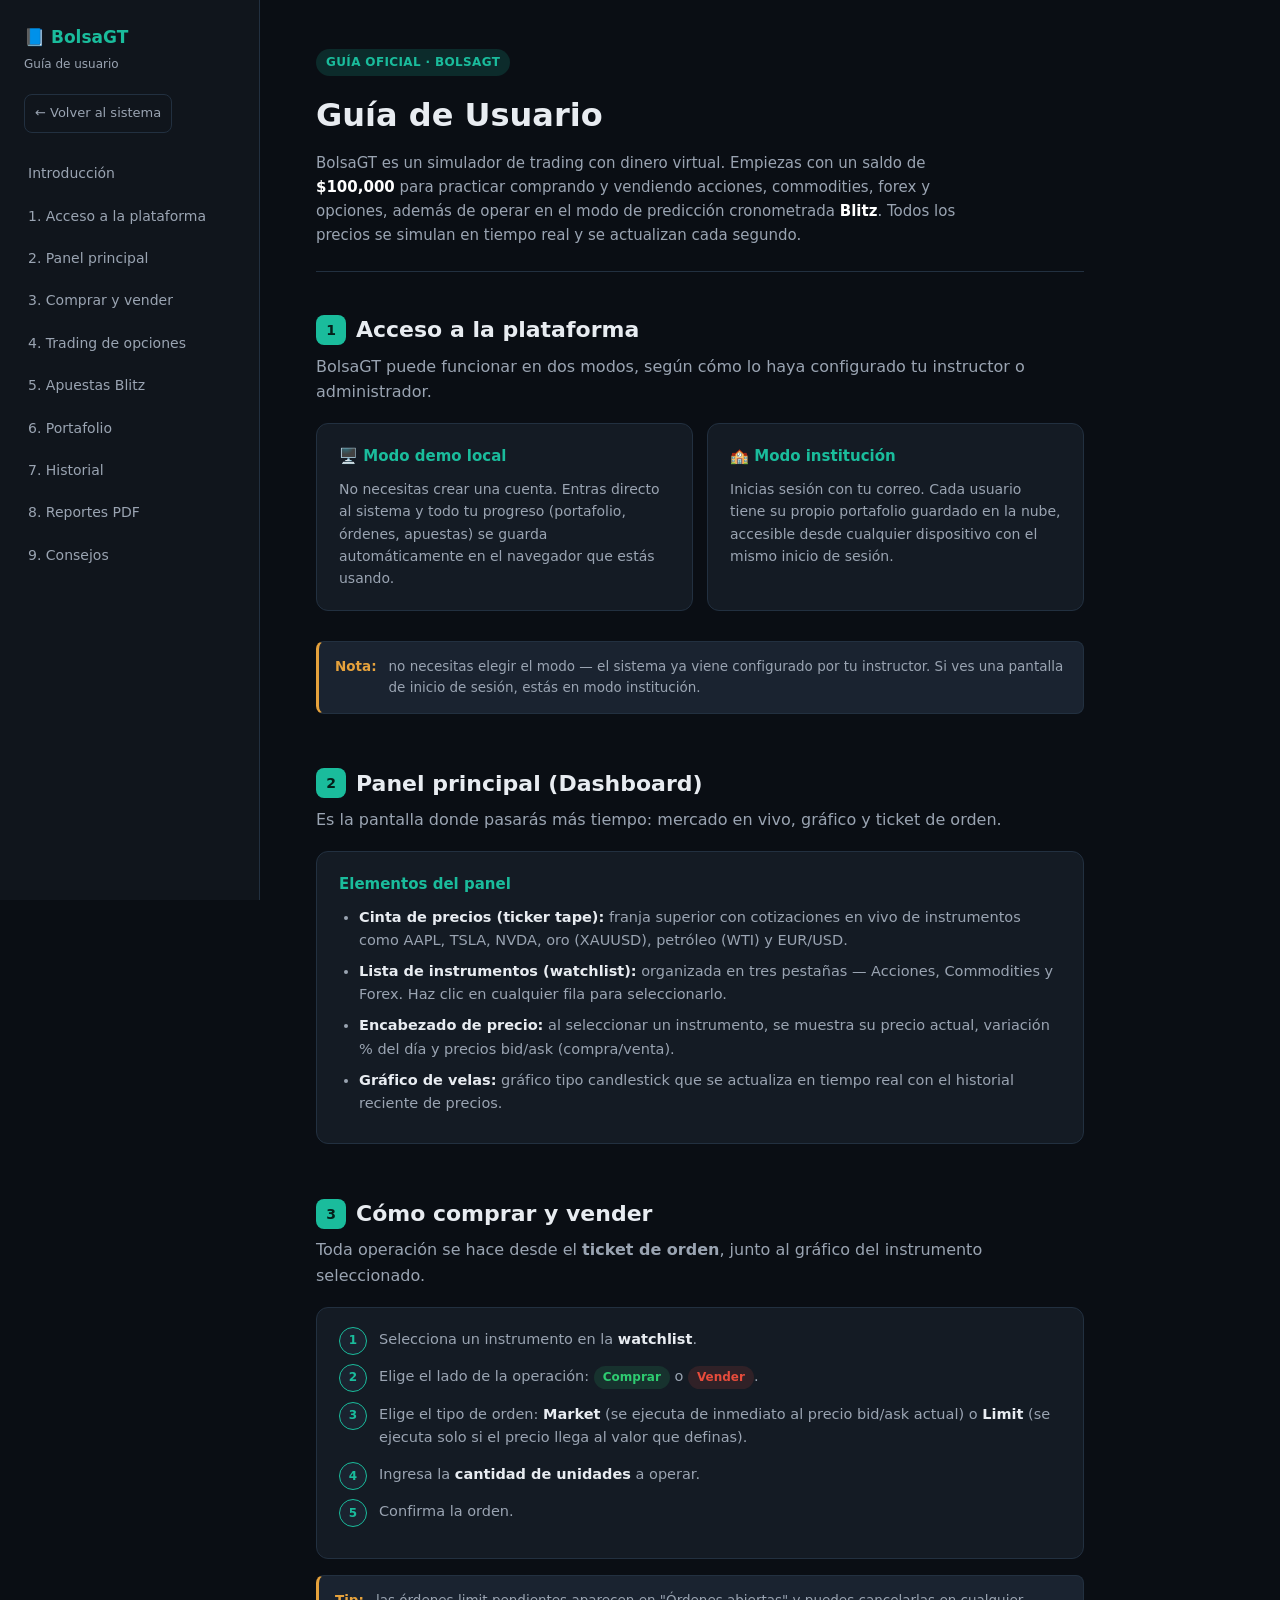
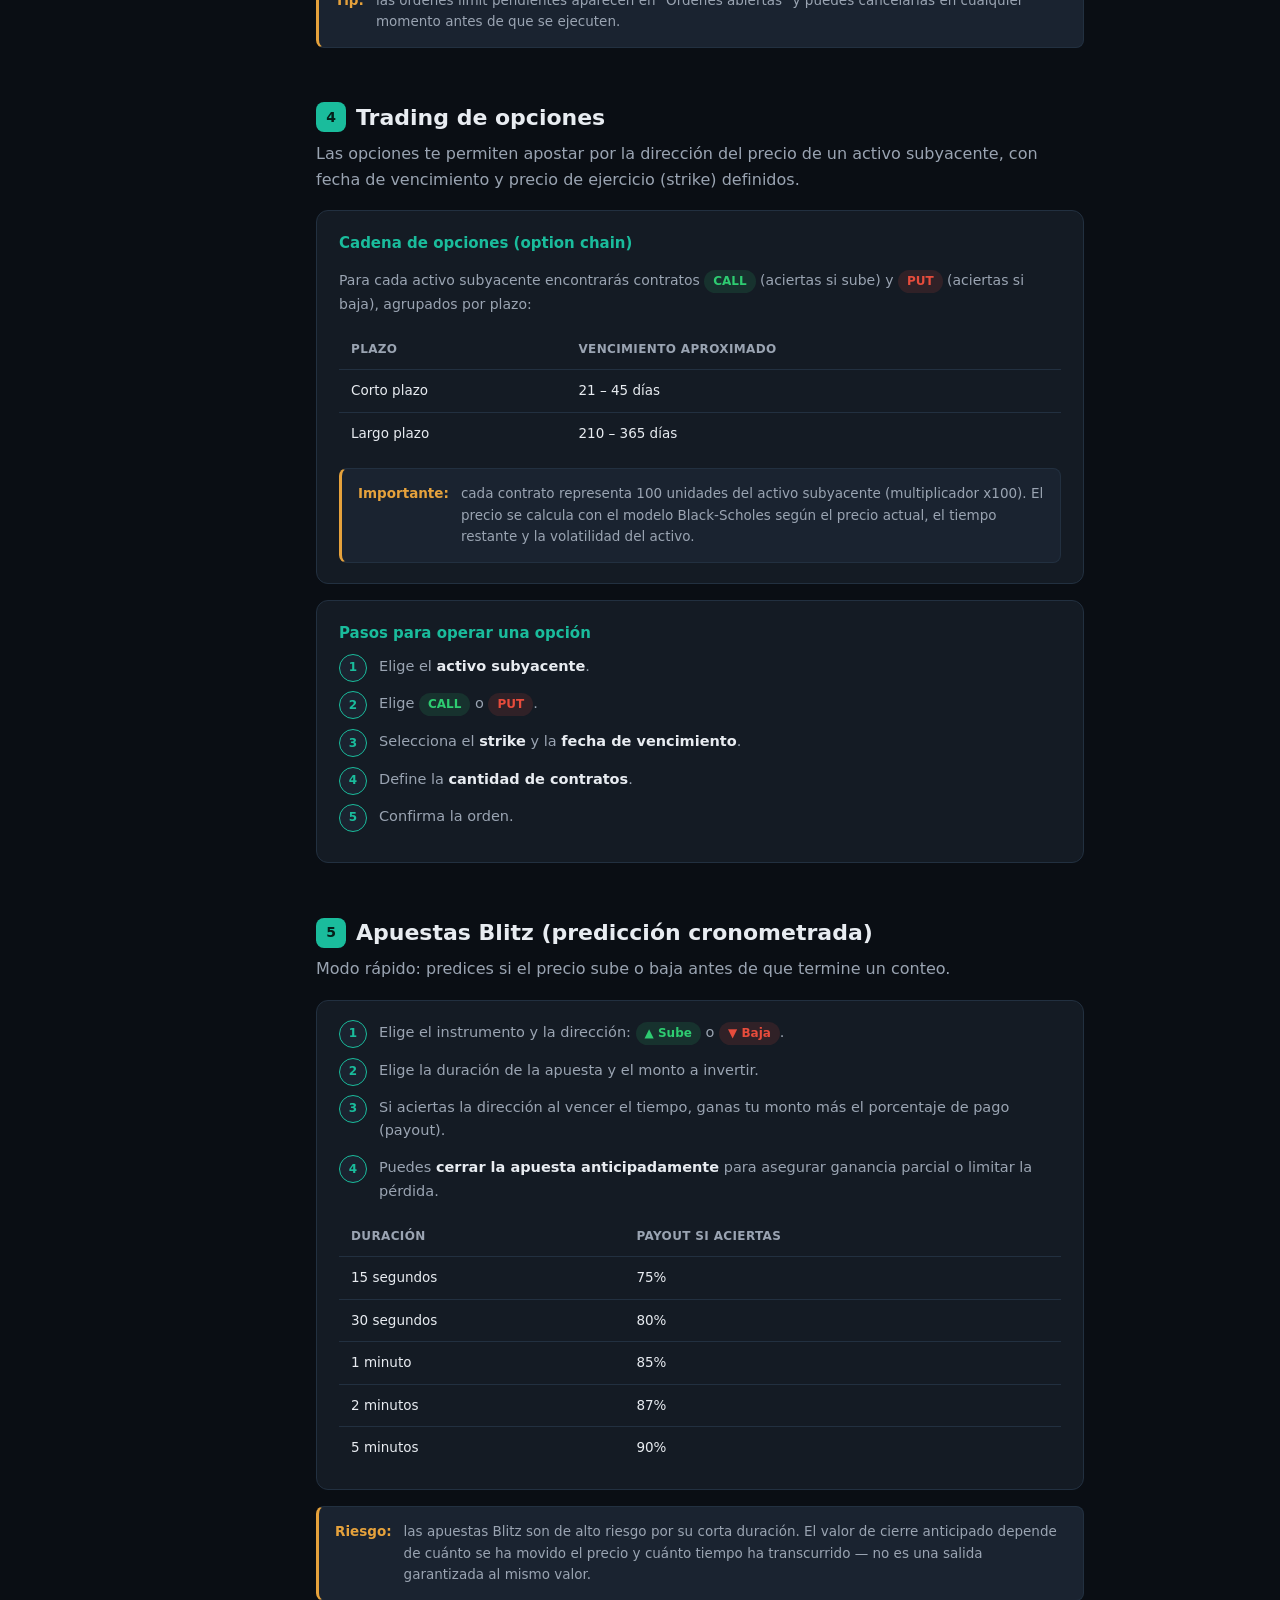
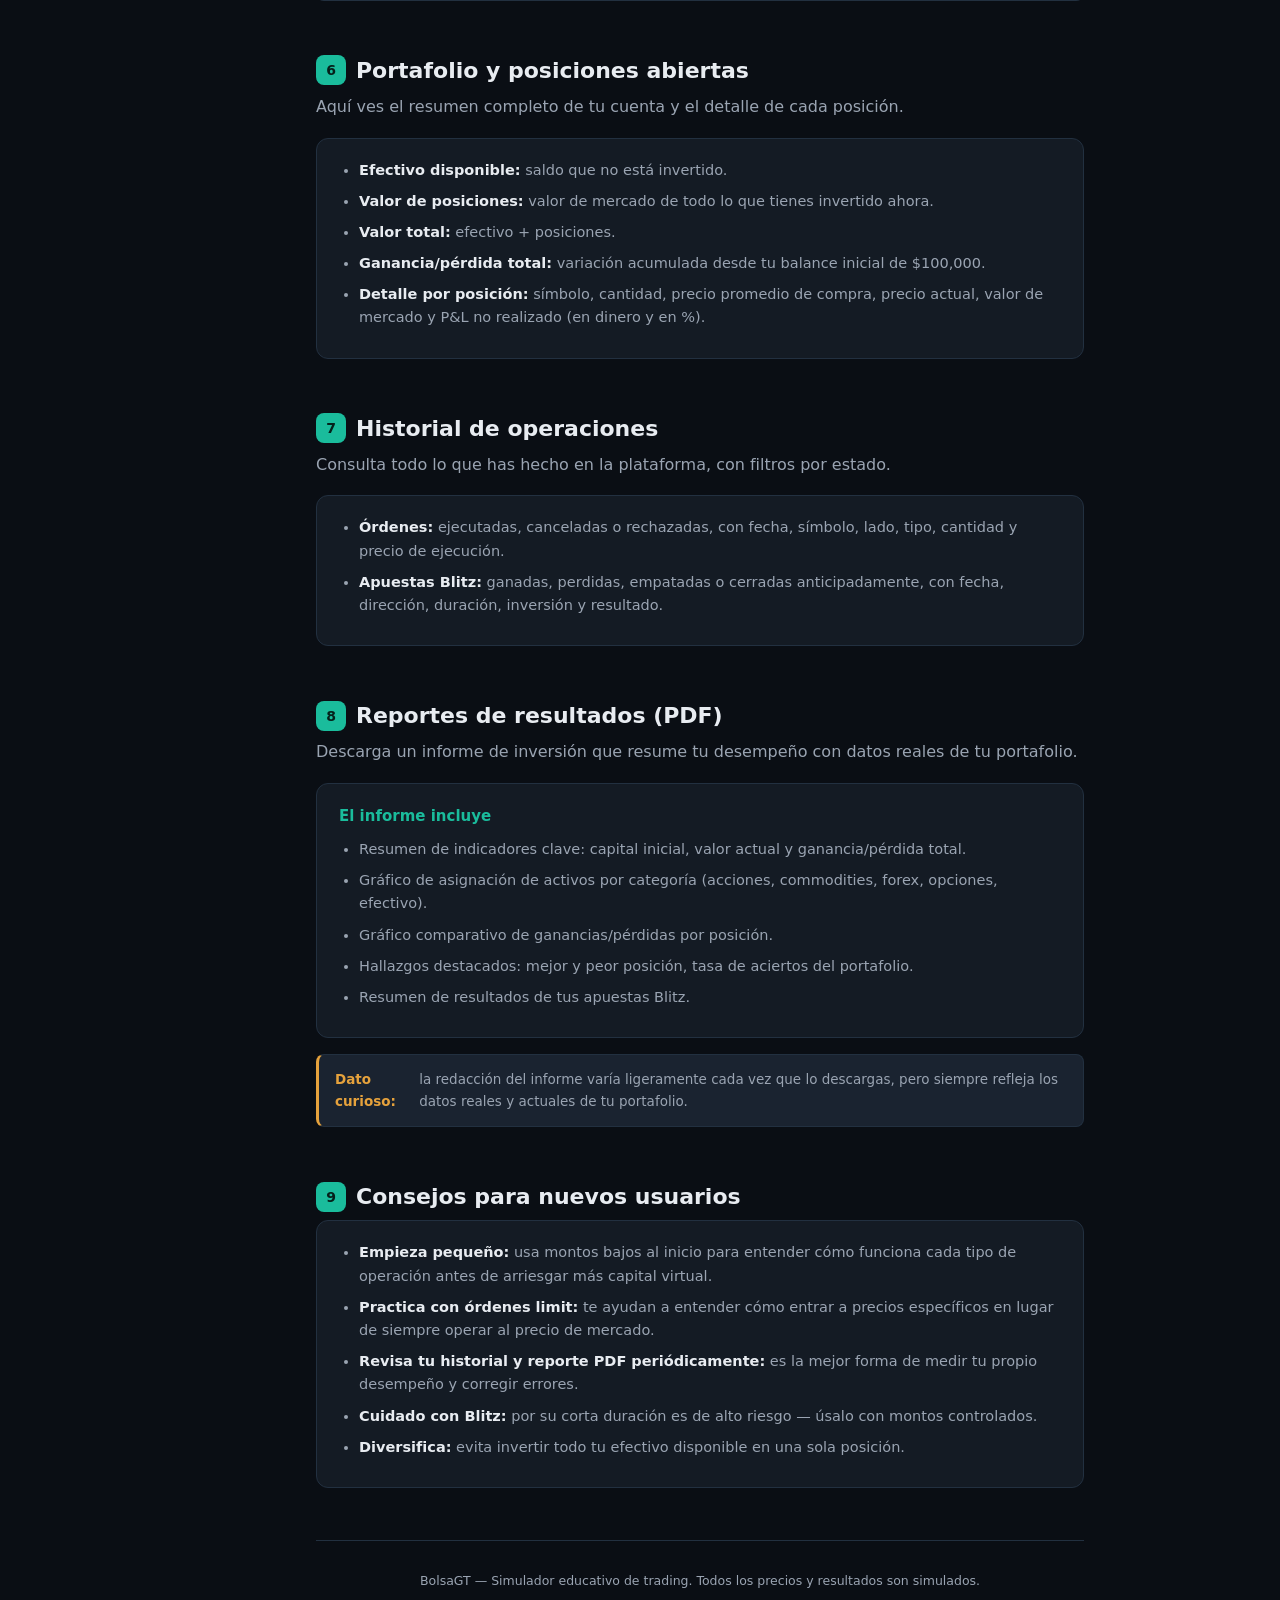
==== guia-usuario.html @ 130547ef "Add files via upload" ====
<!DOCTYPE html>
<html lang="es">
<head>
<meta charset="UTF-8" />
<meta name="viewport" content="width=device-width, initial-scale=1.0" />
<title>Guía de Usuario — BolsaGT</title>
<style>
  :root {
    --bg: #0a0e14;
    --bg-soft: #10151c;
    --card: #141b24;
    --border: #223040;
    --teal: #1abc9c;
    --teal-soft: #16a08533;
    --text: #e8ecf1;
    --text-soft: #9aa4b2;
    --gain: #2ecc71;
    --loss: #e74c3c;
    --amber: #e6a23c;
  }
  * { box-sizing: border-box; }
  body {
    margin: 0;
    background: var(--bg);
    color: var(--text);
    font-family: 'Segoe UI', system-ui, Arial, sans-serif;
    line-height: 1.6;
  }
  a { color: var(--teal); text-decoration: none; }

  /* ---------- Layout ---------- */
  .layout { display: flex; min-height: 100vh; }
  nav.sidebar {
    width: 260px;
    background: var(--bg-soft);
    border-right: 1px solid var(--border);
    padding: 24px 16px;
    position: sticky;
    top: 0;
    height: 100vh;
    overflow-y: auto;
    flex-shrink: 0;
  }
  nav.sidebar h1 {
    font-size: 17px;
    color: var(--teal);
    margin: 0 8px 4px;
  }
  nav.sidebar p.tag {
    font-size: 12px;
    color: var(--text-soft);
    margin: 0 8px 20px;
  }
  nav.sidebar a.nav-link {
    display: block;
    padding: 9px 12px;
    border-radius: 8px;
    color: var(--text-soft);
    font-size: 14px;
    margin-bottom: 2px;
  }
  nav.sidebar a.nav-link:hover { background: #1a2330; color: var(--text); }
  nav.sidebar a.nav-link.active { background: var(--teal-soft); color: var(--teal); font-weight: 600; }
  .back-link {
    display: inline-flex; align-items: center; gap: 6px;
    margin: 0 8px 20px; font-size: 13px; color: var(--text-soft);
    border: 1px solid var(--border); border-radius: 8px; padding: 8px 10px;
  }
  .back-link:hover { color: var(--teal); border-color: var(--teal); }

  main {
    flex: 1;
    max-width: 880px;
    padding: 48px 56px 100px;
  }
  header.hero {
    margin-bottom: 40px;
    padding-bottom: 24px;
    border-bottom: 1px solid var(--border);
  }
  header.hero .badge {
    display: inline-block;
    background: var(--teal-soft);
    color: var(--teal);
    font-size: 12px;
    font-weight: 600;
    padding: 4px 10px;
    border-radius: 20px;
    margin-bottom: 14px;
    letter-spacing: .03em;
  }
  header.hero h1 { font-size: 32px; margin: 0 0 10px; }
  header.hero p { color: var(--text-soft); font-size: 15px; margin: 0; max-width: 640px; }

  section.chapter { margin-bottom: 52px; scroll-margin-top: 24px; }
  section.chapter h2 {
    font-size: 22px;
    color: var(--text);
    display: flex; align-items: center; gap: 10px;
    margin-bottom: 6px;
  }
  section.chapter h2 .num {
    display: inline-flex; align-items: center; justify-content: center;
    width: 30px; height: 30px; border-radius: 8px;
    background: var(--teal); color: #05201a;
    font-size: 14px; font-weight: 700; flex-shrink: 0;
  }
  section.chapter > p.lead { color: var(--text-soft); margin-top: 4px; margin-bottom: 18px; }

  .card {
    background: var(--card);
    border: 1px solid var(--border);
    border-radius: 12px;
    padding: 20px 22px;
    margin-bottom: 16px;
  }
  .card h3 { margin: 0 0 10px; font-size: 15px; color: var(--teal); }

  ol.steps { margin: 0; padding-left: 0; list-style: none; counter-reset: step; }
  ol.steps li {
    counter-increment: step;
    position: relative;
    padding-left: 40px;
    margin-bottom: 14px;
    color: var(--text-soft);
    font-size: 14.5px;
  }
  ol.steps li::before {
    content: counter(step);
    position: absolute; left: 0; top: -1px;
    width: 26px; height: 26px; border-radius: 50%;
    background: #1a2330; border: 1px solid var(--teal);
    color: var(--teal); font-size: 12px; font-weight: 700;
    display: flex; align-items: center; justify-content: center;
  }
  ol.steps li strong { color: var(--text); }

  ul.bullets { margin: 0; padding-left: 20px; color: var(--text-soft); font-size: 14.5px; }
  ul.bullets li { margin-bottom: 8px; }
  ul.bullets li strong { color: var(--text); }

  table.tbl { width: 100%; border-collapse: collapse; font-size: 13.5px; margin-top: 10px; }
  table.tbl th, table.tbl td { padding: 10px 12px; border-bottom: 1px solid var(--border); text-align: left; }
  table.tbl th { color: var(--text-soft); font-weight: 600; font-size: 12px; text-transform: uppercase; letter-spacing: .03em; }
  table.tbl td { color: var(--text); }
  table.tbl tr:last-child td { border-bottom: none; }

  .pill { display: inline-block; padding: 2px 9px; border-radius: 20px; font-size: 12px; font-weight: 600; }
  .pill.buy, .pill.up, .pill.call { background: #2ecc7122; color: var(--gain); }
  .pill.sell, .pill.down, .pill.put { background: #e74c3c22; color: var(--loss); }

  .note {
    display: flex; gap: 12px;
    background: #1a2330;
    border: 1px solid var(--border);
    border-left: 3px solid var(--amber);
    border-radius: 8px;
    padding: 14px 16px;
    font-size: 13.5px;
    color: var(--text-soft);
    margin-top: 14px;
  }
  .note strong { color: var(--amber); }

  .grid2 { display: grid; grid-template-columns: 1fr 1fr; gap: 14px; }
  @media (max-width: 700px) { .grid2 { grid-template-columns: 1fr; } }

  footer {
    text-align: center;
    color: var(--text-soft);
    font-size: 12.5px;
    padding: 30px;
    border-top: 1px solid var(--border);
  }

  @media (max-width: 900px) {
    nav.sidebar { display: none; }
    main { padding: 32px 20px 80px; }
  }
</style>
</head>
<body>

<div class="layout">
  <nav class="sidebar">
    <h1>📘 BolsaGT</h1>
    <p class="tag">Guía de usuario</p>
    <a class="back-link" href="index.html">← Volver al sistema</a>
    <a class="nav-link" href="#intro">Introducción</a>
    <a class="nav-link" href="#acceso">1. Acceso a la plataforma</a>
    <a class="nav-link" href="#dashboard">2. Panel principal</a>
    <a class="nav-link" href="#compraventa">3. Comprar y vender</a>
    <a class="nav-link" href="#opciones">4. Trading de opciones</a>
    <a class="nav-link" href="#blitz">5. Apuestas Blitz</a>
    <a class="nav-link" href="#portafolio">6. Portafolio</a>
    <a class="nav-link" href="#historial">7. Historial</a>
    <a class="nav-link" href="#reportes">8. Reportes PDF</a>
    <a class="nav-link" href="#consejos">9. Consejos</a>
  </nav>

  <main>
    <header class="hero" id="intro">
      <span class="badge">GUÍA OFICIAL · BOLSAGT</span>
      <h1>Guía de Usuario</h1>
      <p>
        BolsaGT es un simulador de trading con dinero virtual. Empiezas con un saldo de
        <strong style="color:#fff">$100,000</strong> para practicar comprando y vendiendo acciones,
        commodities, forex y opciones, además de operar en el modo de predicción cronometrada
        <strong style="color:#fff">Blitz</strong>. Todos los precios se simulan en tiempo real y se
        actualizan cada segundo.
      </p>
    </header>

    <section class="chapter" id="acceso">
      <h2><span class="num">1</span> Acceso a la plataforma</h2>
      <p class="lead">BolsaGT puede funcionar en dos modos, según cómo lo haya configurado tu instructor o administrador.</p>
      <div class="grid2">
        <div class="card">
          <h3>🖥️ Modo demo local</h3>
          <p style="color:var(--text-soft); font-size:14px; margin:0;">
            No necesitas crear una cuenta. Entras directo al sistema y todo tu progreso
            (portafolio, órdenes, apuestas) se guarda automáticamente en el navegador que estás usando.
          </p>
        </div>
        <div class="card">
          <h3>🏫 Modo institución</h3>
          <p style="color:var(--text-soft); font-size:14px; margin:0;">
            Inicias sesión con tu correo. Cada usuario tiene su propio portafolio guardado en la nube,
            accesible desde cualquier dispositivo con el mismo inicio de sesión.
          </p>
        </div>
      </div>
      <div class="note"><strong>Nota:</strong> no necesitas elegir el modo — el sistema ya viene configurado por tu instructor. Si ves una pantalla de inicio de sesión, estás en modo institución.</div>
    </section>

    <section class="chapter" id="dashboard">
      <h2><span class="num">2</span> Panel principal (Dashboard)</h2>
      <p class="lead">Es la pantalla donde pasarás más tiempo: mercado en vivo, gráfico y ticket de orden.</p>
      <div class="card">
        <h3>Elementos del panel</h3>
        <ul class="bullets">
          <li><strong>Cinta de precios (ticker tape):</strong> franja superior con cotizaciones en vivo de instrumentos como AAPL, TSLA, NVDA, oro (XAUUSD), petróleo (WTI) y EUR/USD.</li>
          <li><strong>Lista de instrumentos (watchlist):</strong> organizada en tres pestañas — Acciones, Commodities y Forex. Haz clic en cualquier fila para seleccionarlo.</li>
          <li><strong>Encabezado de precio:</strong> al seleccionar un instrumento, se muestra su precio actual, variación % del día y precios bid/ask (compra/venta).</li>
          <li><strong>Gráfico de velas:</strong> gráfico tipo candlestick que se actualiza en tiempo real con el historial reciente de precios.</li>
        </ul>
      </div>
    </section>

    <section class="chapter" id="compraventa">
      <h2><span class="num">3</span> Cómo comprar y vender</h2>
      <p class="lead">Toda operación se hace desde el <strong>ticket de orden</strong>, junto al gráfico del instrumento seleccionado.</p>
      <div class="card">
        <ol class="steps">
          <li>Selecciona un instrumento en la <strong>watchlist</strong>.</li>
          <li>Elige el lado de la operación: <span class="pill buy">Comprar</span> o <span class="pill sell">Vender</span>.</li>
          <li>Elige el tipo de orden: <strong>Market</strong> (se ejecuta de inmediato al precio bid/ask actual) o <strong>Limit</strong> (se ejecuta solo si el precio llega al valor que definas).</li>
          <li>Ingresa la <strong>cantidad de unidades</strong> a operar.</li>
          <li>Confirma la orden.</li>
        </ol>
      </div>
      <div class="note"><strong>Tip:</strong> las órdenes limit pendientes aparecen en "Órdenes abiertas" y puedes cancelarlas en cualquier momento antes de que se ejecuten.</div>
    </section>

    <section class="chapter" id="opciones">
      <h2><span class="num">4</span> Trading de opciones</h2>
      <p class="lead">Las opciones te permiten apostar por la dirección del precio de un activo subyacente, con fecha de vencimiento y precio de ejercicio (strike) definidos.</p>
      <div class="card">
        <h3>Cadena de opciones (option chain)</h3>
        <p style="color:var(--text-soft); font-size:14px;">
          Para cada activo subyacente encontrarás contratos <span class="pill call">CALL</span> (aciertas si sube)
          y <span class="pill put">PUT</span> (aciertas si baja), agrupados por plazo:
        </p>
        <table class="tbl">
          <tr><th>Plazo</th><th>Vencimiento aproximado</th></tr>
          <tr><td>Corto plazo</td><td>21 – 45 días</td></tr>
          <tr><td>Largo plazo</td><td>210 – 365 días</td></tr>
        </table>
        <div class="note"><strong>Importante:</strong> cada contrato representa 100 unidades del activo subyacente (multiplicador x100). El precio se calcula con el modelo Black-Scholes según el precio actual, el tiempo restante y la volatilidad del activo.</div>
      </div>
      <div class="card">
        <h3>Pasos para operar una opción</h3>
        <ol class="steps">
          <li>Elige el <strong>activo subyacente</strong>.</li>
          <li>Elige <span class="pill call">CALL</span> o <span class="pill put">PUT</span>.</li>
          <li>Selecciona el <strong>strike</strong> y la <strong>fecha de vencimiento</strong>.</li>
          <li>Define la <strong>cantidad de contratos</strong>.</li>
          <li>Confirma la orden.</li>
        </ol>
      </div>
    </section>

    <section class="chapter" id="blitz">
      <h2><span class="num">5</span> Apuestas Blitz (predicción cronometrada)</h2>
      <p class="lead">Modo rápido: predices si el precio sube o baja antes de que termine un conteo.</p>
      <div class="card">
        <ol class="steps">
          <li>Elige el instrumento y la dirección: <span class="pill up">▲ Sube</span> o <span class="pill down">▼ Baja</span>.</li>
          <li>Elige la duración de la apuesta y el monto a invertir.</li>
          <li>Si aciertas la dirección al vencer el tiempo, ganas tu monto más el porcentaje de pago (payout).</li>
          <li>Puedes <strong>cerrar la apuesta anticipadamente</strong> para asegurar ganancia parcial o limitar la pérdida.</li>
        </ol>
        <table class="tbl">
          <tr><th>Duración</th><th>Payout si aciertas</th></tr>
          <tr><td>15 segundos</td><td>75%</td></tr>
          <tr><td>30 segundos</td><td>80%</td></tr>
          <tr><td>1 minuto</td><td>85%</td></tr>
          <tr><td>2 minutos</td><td>87%</td></tr>
          <tr><td>5 minutos</td><td>90%</td></tr>
        </table>
      </div>
      <div class="note"><strong>Riesgo:</strong> las apuestas Blitz son de alto riesgo por su corta duración. El valor de cierre anticipado depende de cuánto se ha movido el precio y cuánto tiempo ha transcurrido — no es una salida garantizada al mismo valor.</div>
    </section>

    <section class="chapter" id="portafolio">
      <h2><span class="num">6</span> Portafolio y posiciones abiertas</h2>
      <p class="lead">Aquí ves el resumen completo de tu cuenta y el detalle de cada posición.</p>
      <div class="card">
        <ul class="bullets">
          <li><strong>Efectivo disponible:</strong> saldo que no está invertido.</li>
          <li><strong>Valor de posiciones:</strong> valor de mercado de todo lo que tienes invertido ahora.</li>
          <li><strong>Valor total:</strong> efectivo + posiciones.</li>
          <li><strong>Ganancia/pérdida total:</strong> variación acumulada desde tu balance inicial de $100,000.</li>
          <li><strong>Detalle por posición:</strong> símbolo, cantidad, precio promedio de compra, precio actual, valor de mercado y P&L no realizado (en dinero y en %).</li>
        </ul>
      </div>
    </section>

    <section class="chapter" id="historial">
      <h2><span class="num">7</span> Historial de operaciones</h2>
      <p class="lead">Consulta todo lo que has hecho en la plataforma, con filtros por estado.</p>
      <div class="card">
        <ul class="bullets">
          <li><strong>Órdenes:</strong> ejecutadas, canceladas o rechazadas, con fecha, símbolo, lado, tipo, cantidad y precio de ejecución.</li>
          <li><strong>Apuestas Blitz:</strong> ganadas, perdidas, empatadas o cerradas anticipadamente, con fecha, dirección, duración, inversión y resultado.</li>
        </ul>
      </div>
    </section>

    <section class="chapter" id="reportes">
      <h2><span class="num">8</span> Reportes de resultados (PDF)</h2>
      <p class="lead">Descarga un informe de inversión que resume tu desempeño con datos reales de tu portafolio.</p>
      <div class="card">
        <h3>El informe incluye</h3>
        <ul class="bullets">
          <li>Resumen de indicadores clave: capital inicial, valor actual y ganancia/pérdida total.</li>
          <li>Gráfico de asignación de activos por categoría (acciones, commodities, forex, opciones, efectivo).</li>
          <li>Gráfico comparativo de ganancias/pérdidas por posición.</li>
          <li>Hallazgos destacados: mejor y peor posición, tasa de aciertos del portafolio.</li>
          <li>Resumen de resultados de tus apuestas Blitz.</li>
        </ul>
      </div>
      <div class="note"><strong>Dato curioso:</strong> la redacción del informe varía ligeramente cada vez que lo descargas, pero siempre refleja los datos reales y actuales de tu portafolio.</div>
    </section>

    <section class="chapter" id="consejos">
      <h2><span class="num">9</span> Consejos para nuevos usuarios</h2>
      <div class="card">
        <ul class="bullets">
          <li><strong>Empieza pequeño:</strong> usa montos bajos al inicio para entender cómo funciona cada tipo de operación antes de arriesgar más capital virtual.</li>
          <li><strong>Practica con órdenes limit:</strong> te ayudan a entender cómo entrar a precios específicos en lugar de siempre operar al precio de mercado.</li>
          <li><strong>Revisa tu historial y reporte PDF periódicamente:</strong> es la mejor forma de medir tu propio desempeño y corregir errores.</li>
          <li><strong>Cuidado con Blitz:</strong> por su corta duración es de alto riesgo — úsalo con montos controlados.</li>
          <li><strong>Diversifica:</strong> evita invertir todo tu efectivo disponible en una sola posición.</li>
        </ul>
      </div>
    </section>

    <footer>
      BolsaGT — Simulador educativo de trading. Todos los precios y resultados son simulados.
    </footer>
  </main>
</div>

</body>
</html>
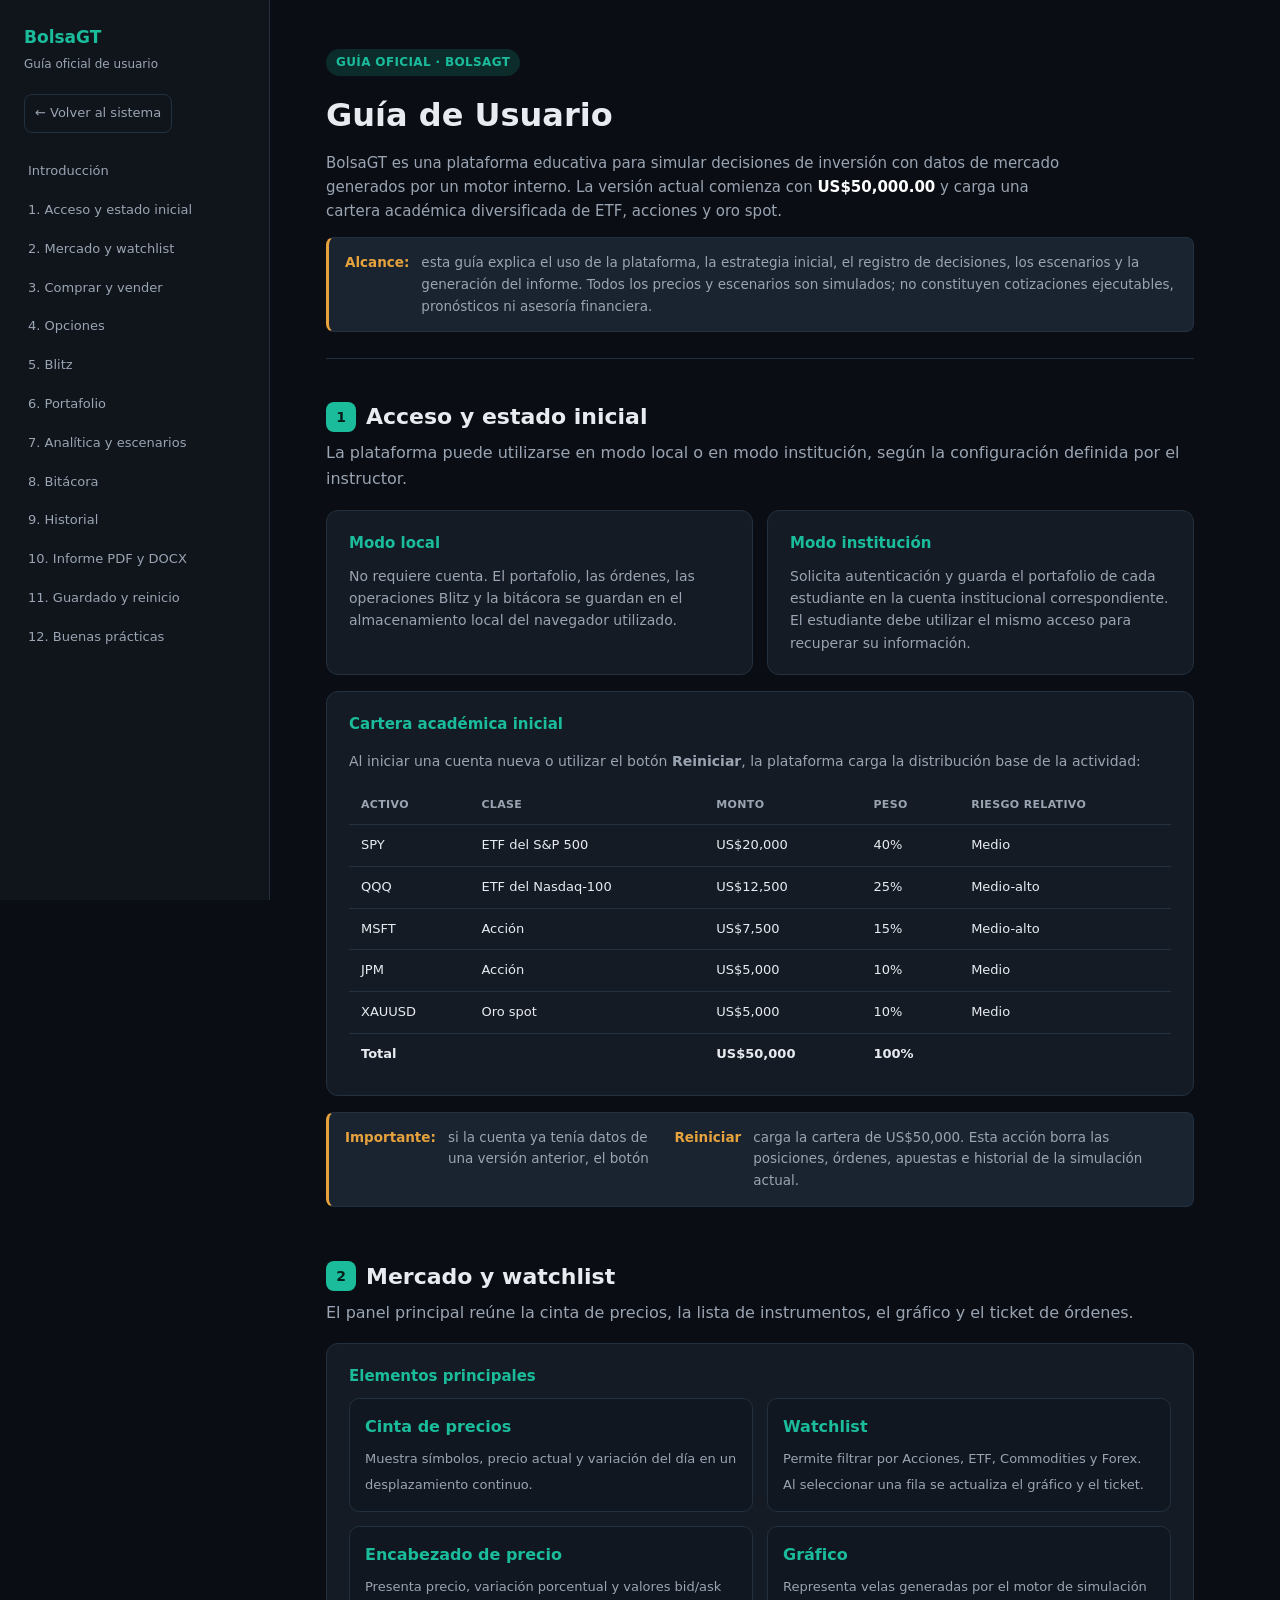
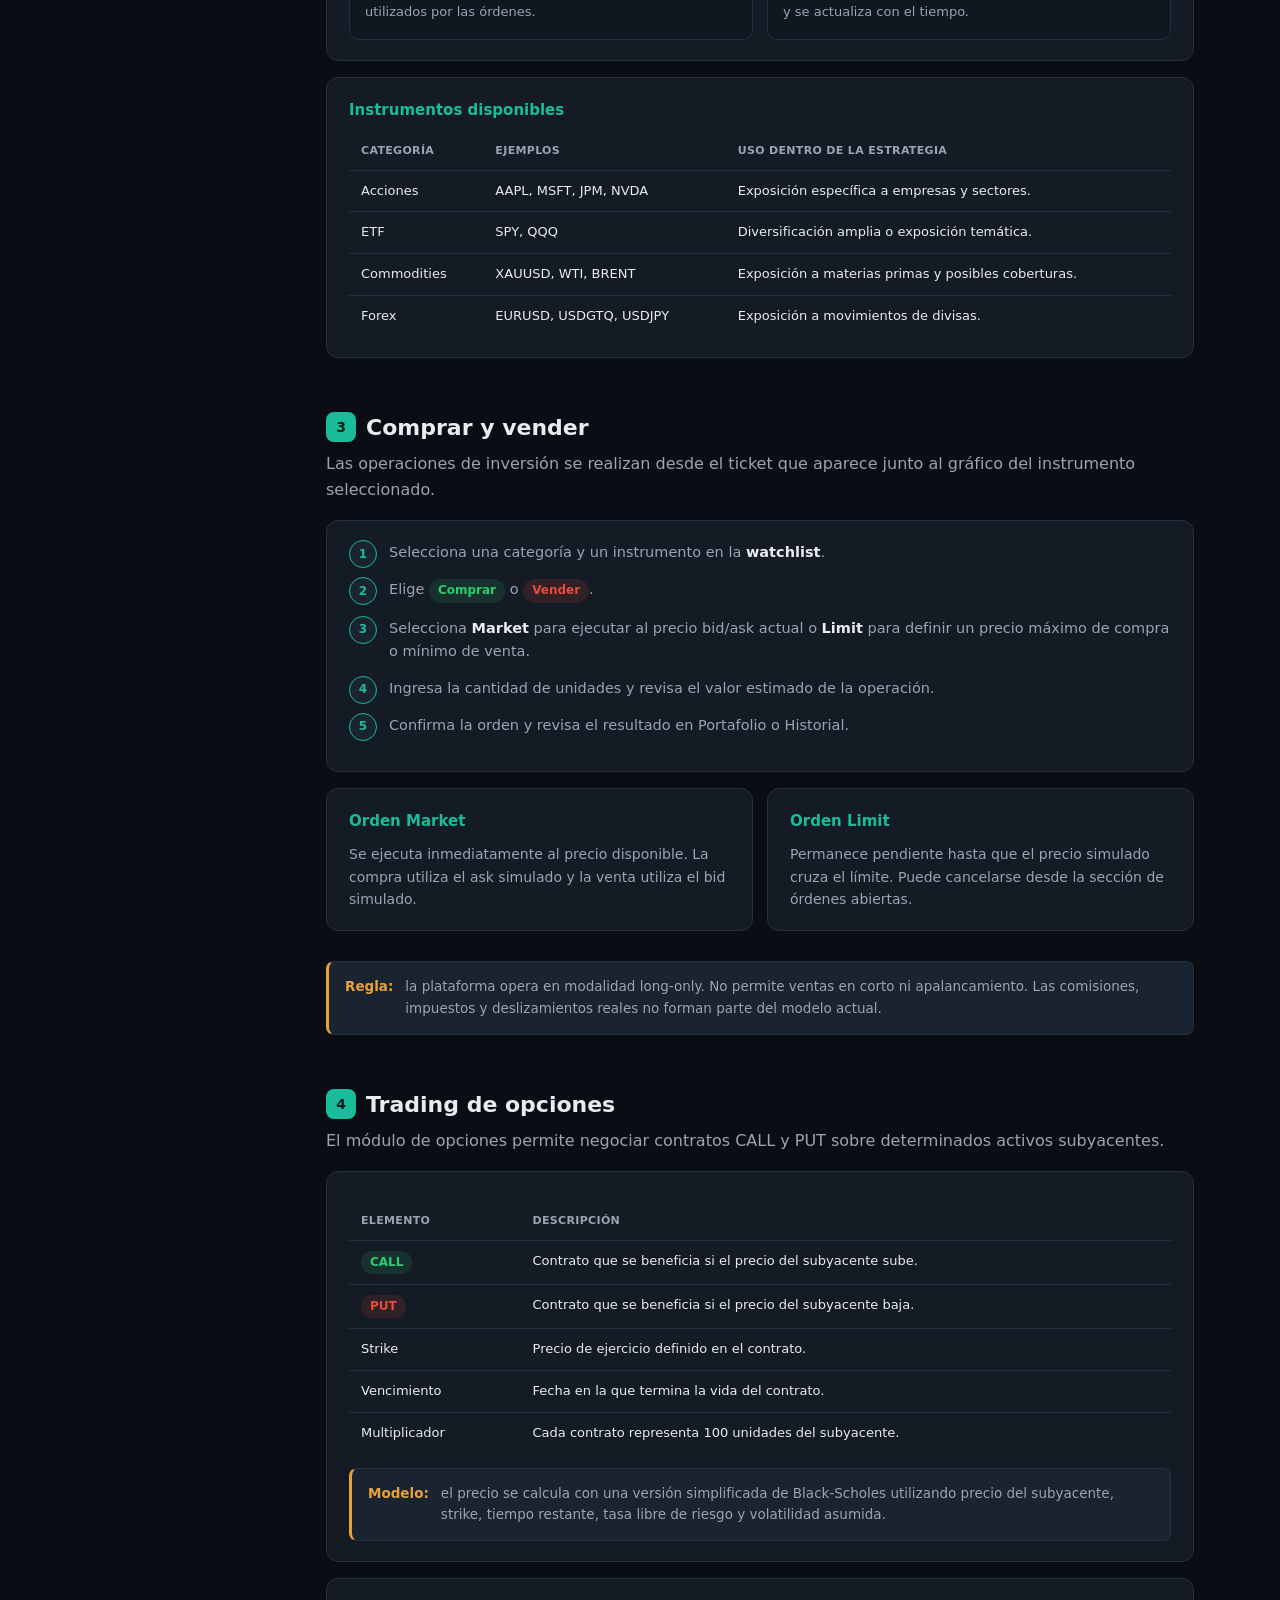
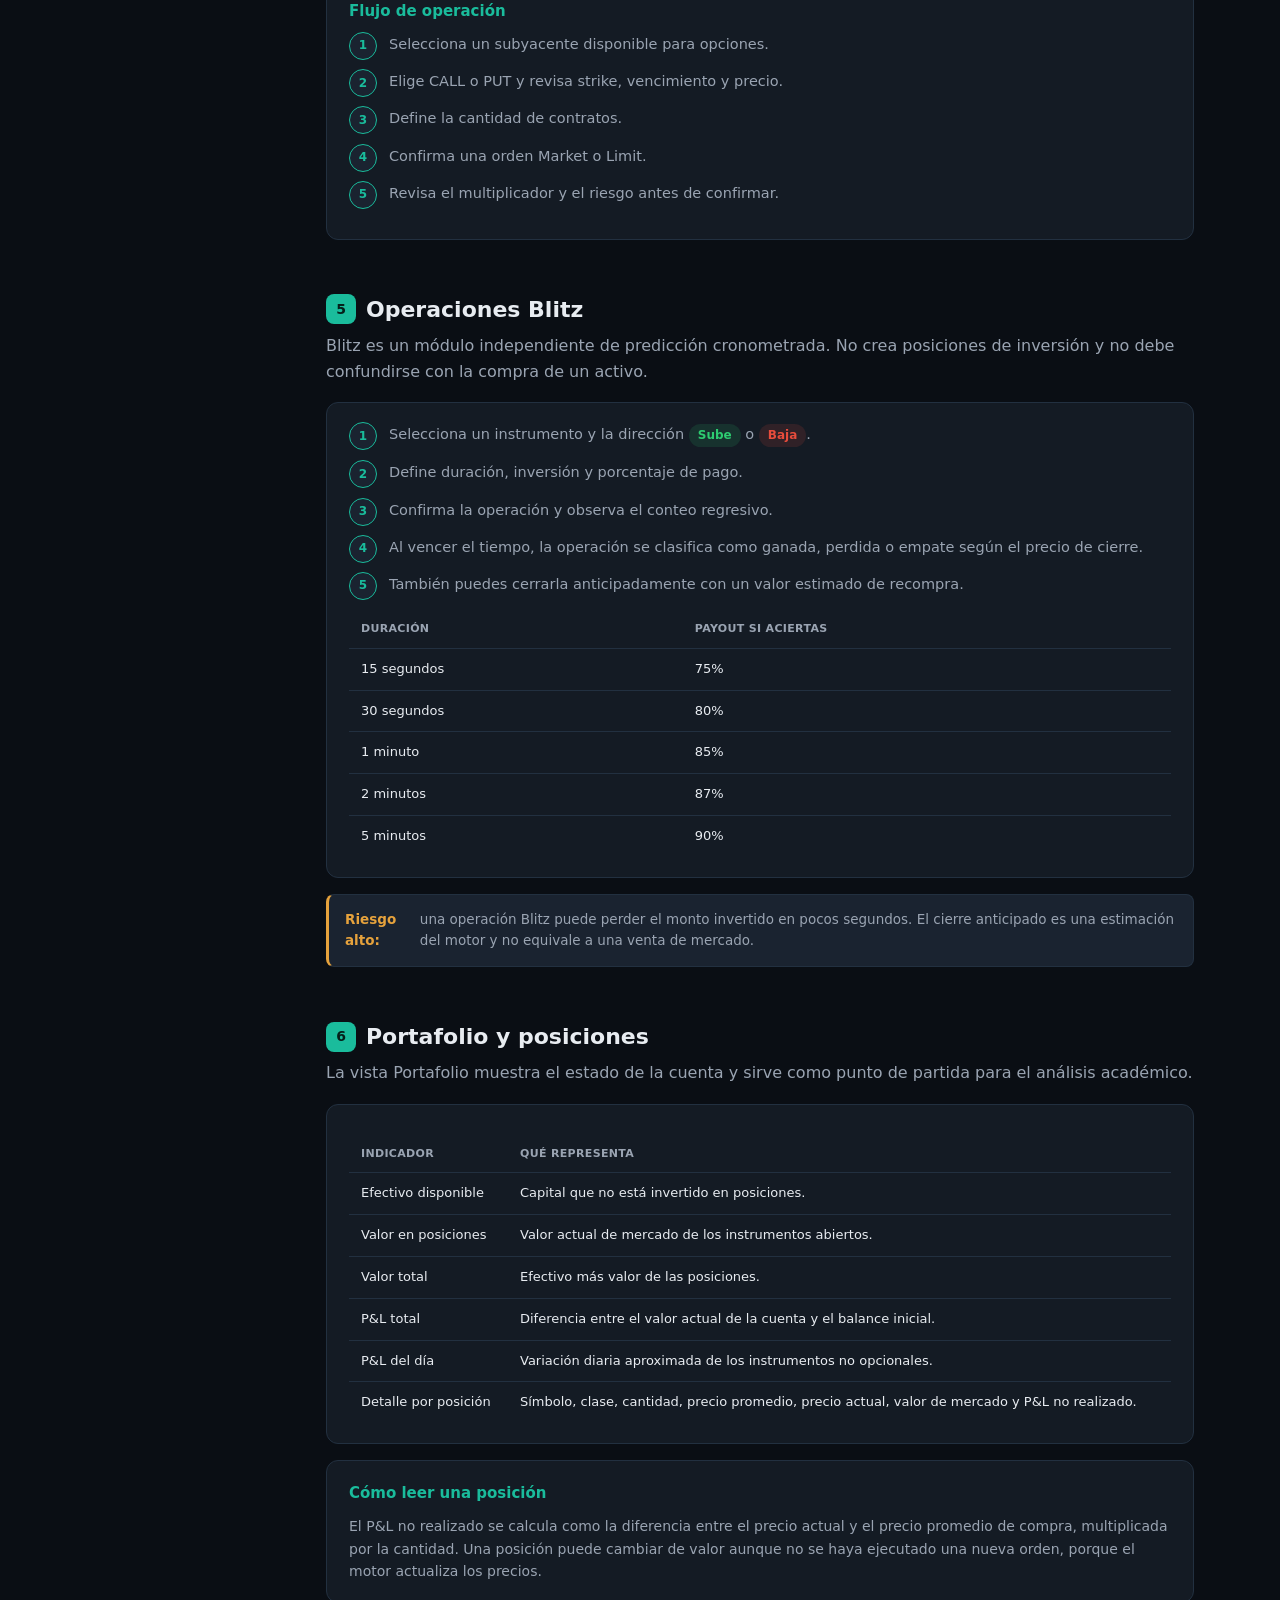
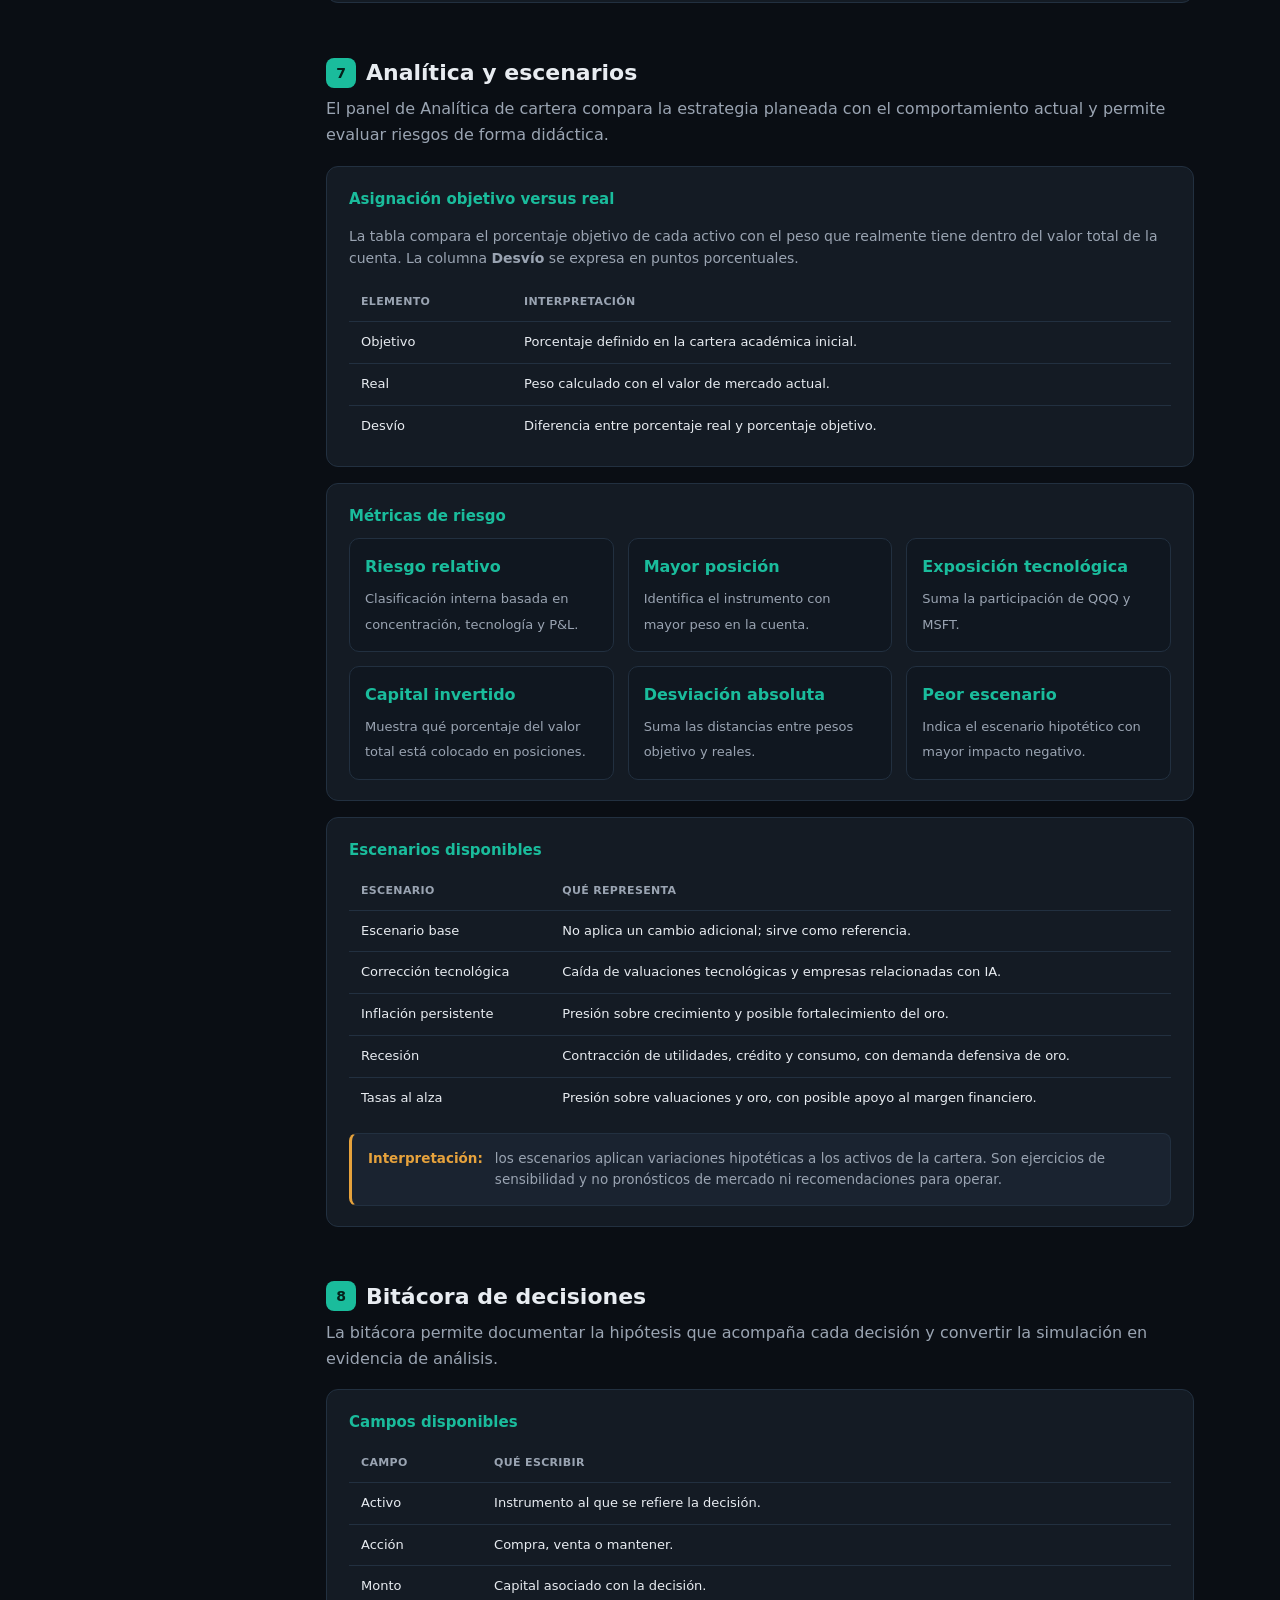
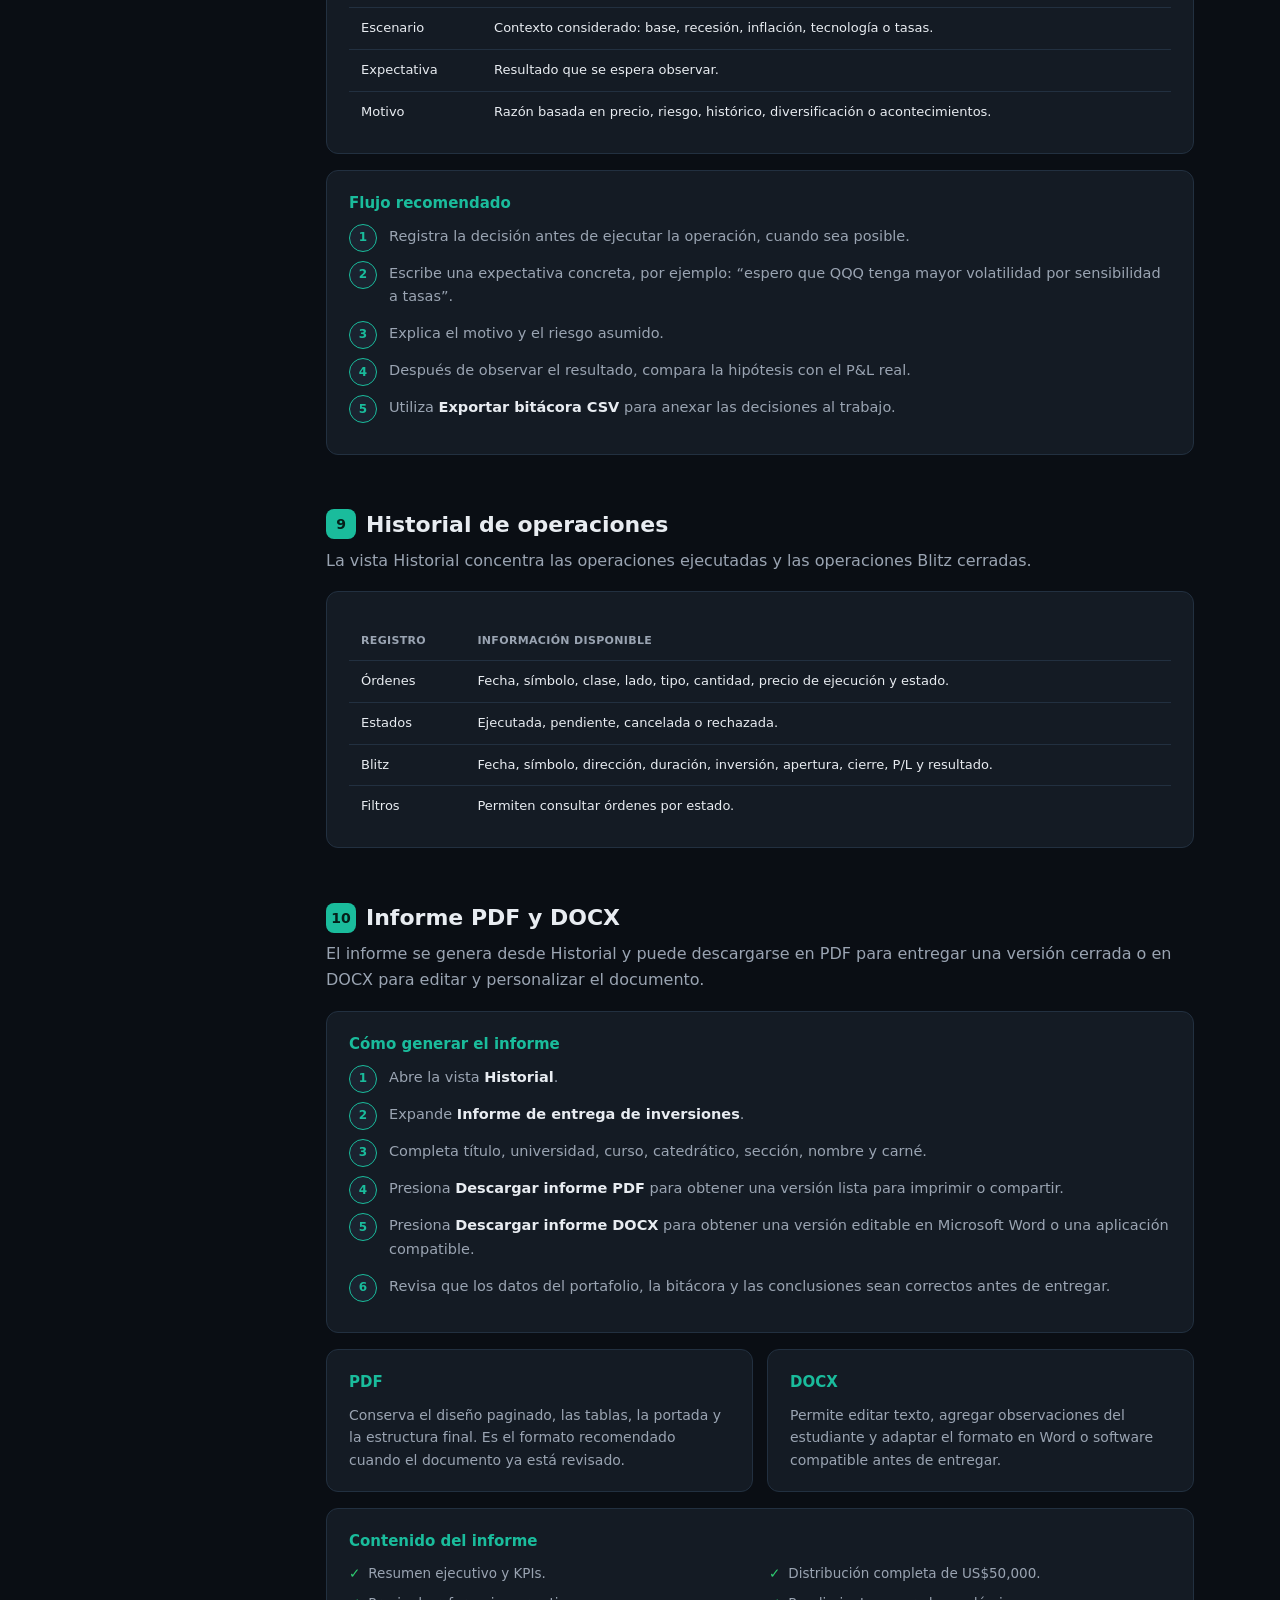
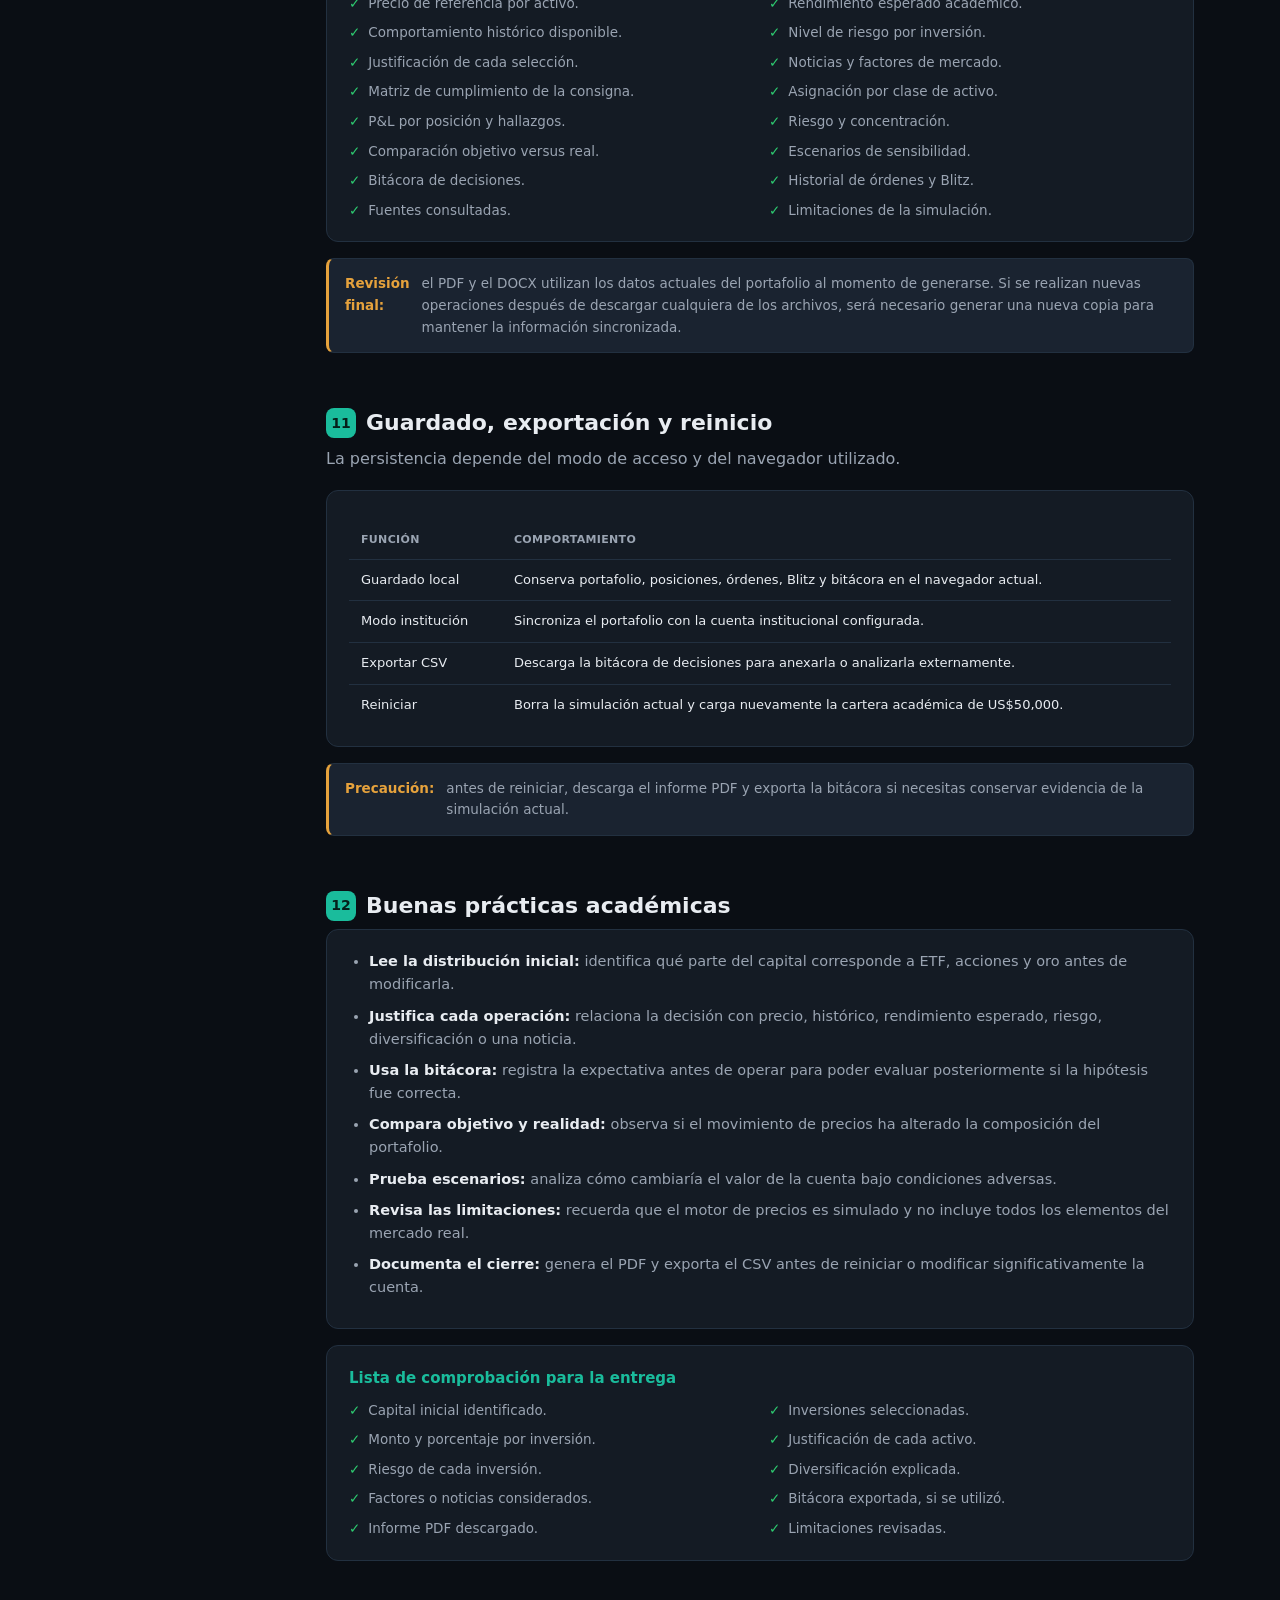
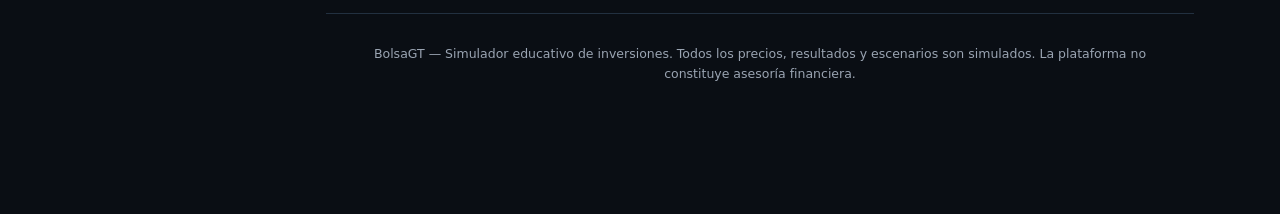
==== commit ac3bd9f8: "Add files via upload" ====
--- a/guia-usuario.html
+++ b/guia-usuario.html
@@ -17,288 +17,197 @@
     --gain: #2ecc71;
     --loss: #e74c3c;
     --amber: #e6a23c;
+    --blue: #7c9cff;
   }
   * { box-sizing: border-box; }
-  body {
-    margin: 0;
-    background: var(--bg);
-    color: var(--text);
-    font-family: 'Segoe UI', system-ui, Arial, sans-serif;
-    line-height: 1.6;
-  }
+  html { scroll-behavior: smooth; }
+  body { margin: 0; background: var(--bg); color: var(--text); font-family: "Segoe UI", system-ui, Arial, sans-serif; line-height: 1.6; }
   a { color: var(--teal); text-decoration: none; }
-
-  /* ---------- Layout ---------- */
+  a:hover { text-decoration: underline; }
   .layout { display: flex; min-height: 100vh; }
-  nav.sidebar {
-    width: 260px;
-    background: var(--bg-soft);
-    border-right: 1px solid var(--border);
-    padding: 24px 16px;
-    position: sticky;
-    top: 0;
-    height: 100vh;
-    overflow-y: auto;
-    flex-shrink: 0;
-  }
-  nav.sidebar h1 {
-    font-size: 17px;
-    color: var(--teal);
-    margin: 0 8px 4px;
-  }
-  nav.sidebar p.tag {
-    font-size: 12px;
-    color: var(--text-soft);
-    margin: 0 8px 20px;
-  }
-  nav.sidebar a.nav-link {
-    display: block;
-    padding: 9px 12px;
-    border-radius: 8px;
-    color: var(--text-soft);
-    font-size: 14px;
-    margin-bottom: 2px;
-  }
-  nav.sidebar a.nav-link:hover { background: #1a2330; color: var(--text); }
+  nav.sidebar { width: 270px; background: var(--bg-soft); border-right: 1px solid var(--border); padding: 24px 16px; position: sticky; top: 0; height: 100vh; overflow-y: auto; flex-shrink: 0; }
+  nav.sidebar h1 { font-size: 17px; color: var(--teal); margin: 0 8px 4px; }
+  nav.sidebar p.tag { font-size: 12px; color: var(--text-soft); margin: 0 8px 20px; }
+  nav.sidebar a.nav-link { display: block; padding: 8px 12px; border-radius: 8px; color: var(--text-soft); font-size: 13px; margin-bottom: 2px; }
+  nav.sidebar a.nav-link:hover { background: #1a2330; color: var(--text); text-decoration: none; }
   nav.sidebar a.nav-link.active { background: var(--teal-soft); color: var(--teal); font-weight: 600; }
-  .back-link {
-    display: inline-flex; align-items: center; gap: 6px;
-    margin: 0 8px 20px; font-size: 13px; color: var(--text-soft);
-    border: 1px solid var(--border); border-radius: 8px; padding: 8px 10px;
-  }
-  .back-link:hover { color: var(--teal); border-color: var(--teal); }
-
-  main {
-    flex: 1;
-    max-width: 880px;
-    padding: 48px 56px 100px;
-  }
-  header.hero {
-    margin-bottom: 40px;
-    padding-bottom: 24px;
-    border-bottom: 1px solid var(--border);
-  }
-  header.hero .badge {
-    display: inline-block;
-    background: var(--teal-soft);
-    color: var(--teal);
-    font-size: 12px;
-    font-weight: 600;
-    padding: 4px 10px;
-    border-radius: 20px;
-    margin-bottom: 14px;
-    letter-spacing: .03em;
-  }
+  .back-link { display: inline-flex; align-items: center; gap: 6px; margin: 0 8px 20px; font-size: 13px; color: var(--text-soft); border: 1px solid var(--border); border-radius: 8px; padding: 8px 10px; }
+  .back-link:hover { color: var(--teal); border-color: var(--teal); text-decoration: none; }
+  main { flex: 1; max-width: 980px; padding: 48px 56px 100px; }
+  header.hero { margin-bottom: 40px; padding-bottom: 26px; border-bottom: 1px solid var(--border); }
+  header.hero .badge { display: inline-block; background: var(--teal-soft); color: var(--teal); font-size: 12px; font-weight: 600; padding: 4px 10px; border-radius: 20px; margin-bottom: 14px; letter-spacing: .03em; }
   header.hero h1 { font-size: 32px; margin: 0 0 10px; }
-  header.hero p { color: var(--text-soft); font-size: 15px; margin: 0; max-width: 640px; }
-
+  header.hero p { color: var(--text-soft); font-size: 15px; margin: 0; max-width: 760px; }
   section.chapter { margin-bottom: 52px; scroll-margin-top: 24px; }
-  section.chapter h2 {
-    font-size: 22px;
-    color: var(--text);
-    display: flex; align-items: center; gap: 10px;
-    margin-bottom: 6px;
-  }
-  section.chapter h2 .num {
-    display: inline-flex; align-items: center; justify-content: center;
-    width: 30px; height: 30px; border-radius: 8px;
-    background: var(--teal); color: #05201a;
-    font-size: 14px; font-weight: 700; flex-shrink: 0;
-  }
+  section.chapter h2 { font-size: 22px; color: var(--text); display: flex; align-items: center; gap: 10px; margin-bottom: 6px; }
+  section.chapter h2 .num { display: inline-flex; align-items: center; justify-content: center; width: 30px; height: 30px; border-radius: 8px; background: var(--teal); color: #05201a; font-size: 14px; font-weight: 700; flex-shrink: 0; }
   section.chapter > p.lead { color: var(--text-soft); margin-top: 4px; margin-bottom: 18px; }
-
-  .card {
-    background: var(--card);
-    border: 1px solid var(--border);
-    border-radius: 12px;
-    padding: 20px 22px;
-    margin-bottom: 16px;
-  }
+  .card { background: var(--card); border: 1px solid var(--border); border-radius: 12px; padding: 20px 22px; margin-bottom: 16px; }
   .card h3 { margin: 0 0 10px; font-size: 15px; color: var(--teal); }
-
+  .card h4 { margin: 18px 0 8px; font-size: 14px; color: var(--blue); }
   ol.steps { margin: 0; padding-left: 0; list-style: none; counter-reset: step; }
-  ol.steps li {
-    counter-increment: step;
-    position: relative;
-    padding-left: 40px;
-    margin-bottom: 14px;
-    color: var(--text-soft);
-    font-size: 14.5px;
-  }
-  ol.steps li::before {
-    content: counter(step);
-    position: absolute; left: 0; top: -1px;
-    width: 26px; height: 26px; border-radius: 50%;
-    background: #1a2330; border: 1px solid var(--teal);
-    color: var(--teal); font-size: 12px; font-weight: 700;
-    display: flex; align-items: center; justify-content: center;
-  }
+  ol.steps li { counter-increment: step; position: relative; padding-left: 40px; margin-bottom: 14px; color: var(--text-soft); font-size: 14.5px; }
+  ol.steps li::before { content: counter(step); position: absolute; left: 0; top: -1px; width: 26px; height: 26px; border-radius: 50%; background: #1a2330; border: 1px solid var(--teal); color: var(--teal); font-size: 12px; font-weight: 700; display: flex; align-items: center; justify-content: center; }
   ol.steps li strong { color: var(--text); }
-
   ul.bullets { margin: 0; padding-left: 20px; color: var(--text-soft); font-size: 14.5px; }
   ul.bullets li { margin-bottom: 8px; }
   ul.bullets li strong { color: var(--text); }
-
-  table.tbl { width: 100%; border-collapse: collapse; font-size: 13.5px; margin-top: 10px; }
-  table.tbl th, table.tbl td { padding: 10px 12px; border-bottom: 1px solid var(--border); text-align: left; }
-  table.tbl th { color: var(--text-soft); font-weight: 600; font-size: 12px; text-transform: uppercase; letter-spacing: .03em; }
+  table.tbl { width: 100%; border-collapse: collapse; font-size: 13px; margin-top: 10px; }
+  table.tbl th, table.tbl td { padding: 10px 12px; border-bottom: 1px solid var(--border); text-align: left; vertical-align: top; }
+  table.tbl th { color: var(--text-soft); font-weight: 600; font-size: 11px; text-transform: uppercase; letter-spacing: .03em; }
   table.tbl td { color: var(--text); }
   table.tbl tr:last-child td { border-bottom: none; }
-
   .pill { display: inline-block; padding: 2px 9px; border-radius: 20px; font-size: 12px; font-weight: 600; }
-  .pill.buy, .pill.up, .pill.call { background: #2ecc7122; color: var(--gain); }
-  .pill.sell, .pill.down, .pill.put { background: #e74c3c22; color: var(--loss); }
-
-  .note {
-    display: flex; gap: 12px;
-    background: #1a2330;
-    border: 1px solid var(--border);
-    border-left: 3px solid var(--amber);
-    border-radius: 8px;
-    padding: 14px 16px;
-    font-size: 13.5px;
-    color: var(--text-soft);
-    margin-top: 14px;
-  }
+  .pill.buy, .pill.up, .pill.call, .pill.ok { background: #2ecc7122; color: var(--gain); }
+  .pill.sell, .pill.down, .pill.put, .pill.high { background: #e74c3c22; color: var(--loss); }
+  .pill.info { background: #7c9cff22; color: var(--blue); }
+  .note { display: flex; gap: 12px; background: #1a2330; border: 1px solid var(--border); border-left: 3px solid var(--amber); border-radius: 8px; padding: 14px 16px; font-size: 13.5px; color: var(--text-soft); margin-top: 14px; }
   .note strong { color: var(--amber); }
-
   .grid2 { display: grid; grid-template-columns: 1fr 1fr; gap: 14px; }
-  @media (max-width: 700px) { .grid2 { grid-template-columns: 1fr; } }
-
-  footer {
-    text-align: center;
-    color: var(--text-soft);
-    font-size: 12.5px;
-    padding: 30px;
-    border-top: 1px solid var(--border);
-  }
-
-  @media (max-width: 900px) {
-    nav.sidebar { display: none; }
-    main { padding: 32px 20px 80px; }
-  }
+  .grid3 { display: grid; grid-template-columns: repeat(3, 1fr); gap: 14px; }
+  .mini-card { background: #101720; border: 1px solid var(--border); border-radius: 10px; padding: 15px; }
+  .mini-card strong { display: block; color: var(--teal); margin-bottom: 5px; }
+  .mini-card span { color: var(--text-soft); font-size: 13px; }
+  .code-like { background: #0b1118; border: 1px solid var(--border); border-radius: 8px; padding: 12px 14px; color: #cbd5e1; font: 12px/1.6 "IBM Plex Mono", Consolas, monospace; overflow-x: auto; }
+  .checklist { display: grid; grid-template-columns: 1fr 1fr; gap: 8px 18px; }
+  .checklist div { color: var(--text-soft); font-size: 13.5px; }
+  .checklist div::before { content: "✓"; color: var(--gain); font-weight: 700; margin-right: 8px; }
+  footer { text-align: center; color: var(--text-soft); font-size: 12.5px; padding: 30px; border-top: 1px solid var(--border); }
+  @media (max-width: 900px) { nav.sidebar { display: none; } main { padding: 32px 20px 80px; } }
+  @media (max-width: 700px) { .grid2, .grid3, .checklist { grid-template-columns: 1fr; } table.tbl { display: block; overflow-x: auto; white-space: normal; } }
 </style>
 </head>
 <body>
-
 <div class="layout">
   <nav class="sidebar">
-    <h1>📘 BolsaGT</h1>
-    <p class="tag">Guía de usuario</p>
+    <h1>BolsaGT</h1>
+    <p class="tag">Guía oficial de usuario</p>
     <a class="back-link" href="index.html">← Volver al sistema</a>
     <a class="nav-link" href="#intro">Introducción</a>
-    <a class="nav-link" href="#acceso">1. Acceso a la plataforma</a>
-    <a class="nav-link" href="#dashboard">2. Panel principal</a>
+    <a class="nav-link" href="#acceso">1. Acceso y estado inicial</a>
+    <a class="nav-link" href="#dashboard">2. Mercado y watchlist</a>
     <a class="nav-link" href="#compraventa">3. Comprar y vender</a>
-    <a class="nav-link" href="#opciones">4. Trading de opciones</a>
-    <a class="nav-link" href="#blitz">5. Apuestas Blitz</a>
+    <a class="nav-link" href="#opciones">4. Opciones</a>
+    <a class="nav-link" href="#blitz">5. Blitz</a>
     <a class="nav-link" href="#portafolio">6. Portafolio</a>
-    <a class="nav-link" href="#historial">7. Historial</a>
-    <a class="nav-link" href="#reportes">8. Reportes PDF</a>
-    <a class="nav-link" href="#consejos">9. Consejos</a>
+    <a class="nav-link" href="#analitica">7. Analítica y escenarios</a>
+    <a class="nav-link" href="#decisiones">8. Bitácora</a>
+    <a class="nav-link" href="#historial">9. Historial</a>
+    <a class="nav-link" href="#reportes">10. Informe PDF y DOCX</a>
+    <a class="nav-link" href="#persistencia">11. Guardado y reinicio</a>
+    <a class="nav-link" href="#consejos">12. Buenas prácticas</a>
   </nav>
 
   <main>
     <header class="hero" id="intro">
       <span class="badge">GUÍA OFICIAL · BOLSAGT</span>
       <h1>Guía de Usuario</h1>
-      <p>
-        BolsaGT es un simulador de trading con dinero virtual. Empiezas con un saldo de
-        <strong style="color:#fff">$100,000</strong> para practicar comprando y vendiendo acciones,
-        commodities, forex y opciones, además de operar en el modo de predicción cronometrada
-        <strong style="color:#fff">Blitz</strong>. Todos los precios se simulan en tiempo real y se
-        actualizan cada segundo.
-      </p>
+      <p>BolsaGT es una plataforma educativa para simular decisiones de inversión con datos de mercado generados por un motor interno. La versión actual comienza con <strong style="color:#fff">US$50,000.00</strong> y carga una cartera académica diversificada de ETF, acciones y oro spot.</p>
+      <div class="note"><strong>Alcance:</strong> esta guía explica el uso de la plataforma, la estrategia inicial, el registro de decisiones, los escenarios y la generación del informe. Todos los precios y escenarios son simulados; no constituyen cotizaciones ejecutables, pronósticos ni asesoría financiera.</div>
     </header>
 
     <section class="chapter" id="acceso">
-      <h2><span class="num">1</span> Acceso a la plataforma</h2>
-      <p class="lead">BolsaGT puede funcionar en dos modos, según cómo lo haya configurado tu instructor o administrador.</p>
+      <h2><span class="num">1</span> Acceso y estado inicial</h2>
+      <p class="lead">La plataforma puede utilizarse en modo local o en modo institución, según la configuración definida por el instructor.</p>
       <div class="grid2">
-        <div class="card">
-          <h3>🖥️ Modo demo local</h3>
-          <p style="color:var(--text-soft); font-size:14px; margin:0;">
-            No necesitas crear una cuenta. Entras directo al sistema y todo tu progreso
-            (portafolio, órdenes, apuestas) se guarda automáticamente en el navegador que estás usando.
-          </p>
+        <div class="card"><h3>Modo local</h3><p style="color:var(--text-soft); font-size:14px; margin:0;">No requiere cuenta. El portafolio, las órdenes, las operaciones Blitz y la bitácora se guardan en el almacenamiento local del navegador utilizado.</p></div>
+        <div class="card"><h3>Modo institución</h3><p style="color:var(--text-soft); font-size:14px; margin:0;">Solicita autenticación y guarda el portafolio de cada estudiante en la cuenta institucional correspondiente. El estudiante debe utilizar el mismo acceso para recuperar su información.</p></div>
+      </div>
+      <div class="card">
+        <h3>Cartera académica inicial</h3>
+        <p style="color:var(--text-soft); font-size:14px;">Al iniciar una cuenta nueva o utilizar el botón <strong>Reiniciar</strong>, la plataforma carga la distribución base de la actividad:</p>
+        <table class="tbl">
+          <tr><th>Activo</th><th>Clase</th><th>Monto</th><th>Peso</th><th>Riesgo relativo</th></tr>
+          <tr><td>SPY</td><td>ETF del S&amp;P 500</td><td>US$20,000</td><td>40%</td><td>Medio</td></tr>
+          <tr><td>QQQ</td><td>ETF del Nasdaq-100</td><td>US$12,500</td><td>25%</td><td>Medio-alto</td></tr>
+          <tr><td>MSFT</td><td>Acción</td><td>US$7,500</td><td>15%</td><td>Medio-alto</td></tr>
+          <tr><td>JPM</td><td>Acción</td><td>US$5,000</td><td>10%</td><td>Medio</td></tr>
+          <tr><td>XAUUSD</td><td>Oro spot</td><td>US$5,000</td><td>10%</td><td>Medio</td></tr>
+          <tr><td><strong>Total</strong></td><td></td><td><strong>US$50,000</strong></td><td><strong>100%</strong></td><td></td></tr>
+        </table>
+      </div>
+      <div class="note"><strong>Importante:</strong> si la cuenta ya tenía datos de una versión anterior, el botón <strong>Reiniciar</strong> carga la cartera de US$50,000. Esta acción borra las posiciones, órdenes, apuestas e historial de la simulación actual.</div>
+    </section>
+
+    <section class="chapter" id="dashboard">
+      <h2><span class="num">2</span> Mercado y watchlist</h2>
+      <p class="lead">El panel principal reúne la cinta de precios, la lista de instrumentos, el gráfico y el ticket de órdenes.</p>
+      <div class="card">
+        <h3>Elementos principales</h3>
+        <div class="grid2">
+          <div class="mini-card"><strong>Cinta de precios</strong><span>Muestra símbolos, precio actual y variación del día en un desplazamiento continuo.</span></div>
+          <div class="mini-card"><strong>Watchlist</strong><span>Permite filtrar por Acciones, ETF, Commodities y Forex. Al seleccionar una fila se actualiza el gráfico y el ticket.</span></div>
+          <div class="mini-card"><strong>Encabezado de precio</strong><span>Presenta precio, variación porcentual y valores bid/ask utilizados por las órdenes.</span></div>
+          <div class="mini-card"><strong>Gráfico</strong><span>Representa velas generadas por el motor de simulación y se actualiza con el tiempo.</span></div>
         </div>
-        <div class="card">
-          <h3>🏫 Modo institución</h3>
-          <p style="color:var(--text-soft); font-size:14px; margin:0;">
-            Inicias sesión con tu correo. Cada usuario tiene su propio portafolio guardado en la nube,
-            accesible desde cualquier dispositivo con el mismo inicio de sesión.
-          </p>
-        </div>
-      </div>
-      <div class="note"><strong>Nota:</strong> no necesitas elegir el modo — el sistema ya viene configurado por tu instructor. Si ves una pantalla de inicio de sesión, estás en modo institución.</div>
-    </section>
-
-    <section class="chapter" id="dashboard">
-      <h2><span class="num">2</span> Panel principal (Dashboard)</h2>
-      <p class="lead">Es la pantalla donde pasarás más tiempo: mercado en vivo, gráfico y ticket de orden.</p>
-      <div class="card">
-        <h3>Elementos del panel</h3>
-        <ul class="bullets">
-          <li><strong>Cinta de precios (ticker tape):</strong> franja superior con cotizaciones en vivo de instrumentos como AAPL, TSLA, NVDA, oro (XAUUSD), petróleo (WTI) y EUR/USD.</li>
-          <li><strong>Lista de instrumentos (watchlist):</strong> organizada en tres pestañas — Acciones, Commodities y Forex. Haz clic en cualquier fila para seleccionarlo.</li>
-          <li><strong>Encabezado de precio:</strong> al seleccionar un instrumento, se muestra su precio actual, variación % del día y precios bid/ask (compra/venta).</li>
-          <li><strong>Gráfico de velas:</strong> gráfico tipo candlestick que se actualiza en tiempo real con el historial reciente de precios.</li>
-        </ul>
+      </div>
+      <div class="card">
+        <h3>Instrumentos disponibles</h3>
+        <table class="tbl">
+          <tr><th>Categoría</th><th>Ejemplos</th><th>Uso dentro de la estrategia</th></tr>
+          <tr><td>Acciones</td><td>AAPL, MSFT, JPM, NVDA</td><td>Exposición específica a empresas y sectores.</td></tr>
+          <tr><td>ETF</td><td>SPY, QQQ</td><td>Diversificación amplia o exposición temática.</td></tr>
+          <tr><td>Commodities</td><td>XAUUSD, WTI, BRENT</td><td>Exposición a materias primas y posibles coberturas.</td></tr>
+          <tr><td>Forex</td><td>EURUSD, USDGTQ, USDJPY</td><td>Exposición a movimientos de divisas.</td></tr>
+        </table>
       </div>
     </section>
 
     <section class="chapter" id="compraventa">
-      <h2><span class="num">3</span> Cómo comprar y vender</h2>
-      <p class="lead">Toda operación se hace desde el <strong>ticket de orden</strong>, junto al gráfico del instrumento seleccionado.</p>
+      <h2><span class="num">3</span> Comprar y vender</h2>
+      <p class="lead">Las operaciones de inversión se realizan desde el ticket que aparece junto al gráfico del instrumento seleccionado.</p>
       <div class="card">
         <ol class="steps">
-          <li>Selecciona un instrumento en la <strong>watchlist</strong>.</li>
-          <li>Elige el lado de la operación: <span class="pill buy">Comprar</span> o <span class="pill sell">Vender</span>.</li>
-          <li>Elige el tipo de orden: <strong>Market</strong> (se ejecuta de inmediato al precio bid/ask actual) o <strong>Limit</strong> (se ejecuta solo si el precio llega al valor que definas).</li>
-          <li>Ingresa la <strong>cantidad de unidades</strong> a operar.</li>
-          <li>Confirma la orden.</li>
+          <li>Selecciona una categoría y un instrumento en la <strong>watchlist</strong>.</li>
+          <li>Elige <span class="pill buy">Comprar</span> o <span class="pill sell">Vender</span>.</li>
+          <li>Selecciona <strong>Market</strong> para ejecutar al precio bid/ask actual o <strong>Limit</strong> para definir un precio máximo de compra o mínimo de venta.</li>
+          <li>Ingresa la cantidad de unidades y revisa el valor estimado de la operación.</li>
+          <li>Confirma la orden y revisa el resultado en Portafolio o Historial.</li>
         </ol>
       </div>
-      <div class="note"><strong>Tip:</strong> las órdenes limit pendientes aparecen en "Órdenes abiertas" y puedes cancelarlas en cualquier momento antes de que se ejecuten.</div>
+      <div class="grid2">
+        <div class="card"><h3>Orden Market</h3><p style="color:var(--text-soft); font-size:14px; margin:0;">Se ejecuta inmediatamente al precio disponible. La compra utiliza el ask simulado y la venta utiliza el bid simulado.</p></div>
+        <div class="card"><h3>Orden Limit</h3><p style="color:var(--text-soft); font-size:14px; margin:0;">Permanece pendiente hasta que el precio simulado cruza el límite. Puede cancelarse desde la sección de órdenes abiertas.</p></div>
+      </div>
+      <div class="note"><strong>Regla:</strong> la plataforma opera en modalidad long-only. No permite ventas en corto ni apalancamiento. Las comisiones, impuestos y deslizamientos reales no forman parte del modelo actual.</div>
     </section>
 
     <section class="chapter" id="opciones">
       <h2><span class="num">4</span> Trading de opciones</h2>
-      <p class="lead">Las opciones te permiten apostar por la dirección del precio de un activo subyacente, con fecha de vencimiento y precio de ejercicio (strike) definidos.</p>
-      <div class="card">
-        <h3>Cadena de opciones (option chain)</h3>
-        <p style="color:var(--text-soft); font-size:14px;">
-          Para cada activo subyacente encontrarás contratos <span class="pill call">CALL</span> (aciertas si sube)
-          y <span class="pill put">PUT</span> (aciertas si baja), agrupados por plazo:
-        </p>
-        <table class="tbl">
-          <tr><th>Plazo</th><th>Vencimiento aproximado</th></tr>
-          <tr><td>Corto plazo</td><td>21 – 45 días</td></tr>
-          <tr><td>Largo plazo</td><td>210 – 365 días</td></tr>
-        </table>
-        <div class="note"><strong>Importante:</strong> cada contrato representa 100 unidades del activo subyacente (multiplicador x100). El precio se calcula con el modelo Black-Scholes según el precio actual, el tiempo restante y la volatilidad del activo.</div>
-      </div>
-      <div class="card">
-        <h3>Pasos para operar una opción</h3>
+      <p class="lead">El módulo de opciones permite negociar contratos CALL y PUT sobre determinados activos subyacentes.</p>
+      <div class="card">
+        <table class="tbl">
+          <tr><th>Elemento</th><th>Descripción</th></tr>
+          <tr><td><span class="pill call">CALL</span></td><td>Contrato que se beneficia si el precio del subyacente sube.</td></tr>
+          <tr><td><span class="pill put">PUT</span></td><td>Contrato que se beneficia si el precio del subyacente baja.</td></tr>
+          <tr><td>Strike</td><td>Precio de ejercicio definido en el contrato.</td></tr>
+          <tr><td>Vencimiento</td><td>Fecha en la que termina la vida del contrato.</td></tr>
+          <tr><td>Multiplicador</td><td>Cada contrato representa 100 unidades del subyacente.</td></tr>
+        </table>
+        <div class="note"><strong>Modelo:</strong> el precio se calcula con una versión simplificada de Black-Scholes utilizando precio del subyacente, strike, tiempo restante, tasa libre de riesgo y volatilidad asumida.</div>
+      </div>
+      <div class="card">
+        <h3>Flujo de operación</h3>
         <ol class="steps">
-          <li>Elige el <strong>activo subyacente</strong>.</li>
-          <li>Elige <span class="pill call">CALL</span> o <span class="pill put">PUT</span>.</li>
-          <li>Selecciona el <strong>strike</strong> y la <strong>fecha de vencimiento</strong>.</li>
-          <li>Define la <strong>cantidad de contratos</strong>.</li>
-          <li>Confirma la orden.</li>
+          <li>Selecciona un subyacente disponible para opciones.</li>
+          <li>Elige CALL o PUT y revisa strike, vencimiento y precio.</li>
+          <li>Define la cantidad de contratos.</li>
+          <li>Confirma una orden Market o Limit.</li>
+          <li>Revisa el multiplicador y el riesgo antes de confirmar.</li>
         </ol>
       </div>
     </section>
 
     <section class="chapter" id="blitz">
-      <h2><span class="num">5</span> Apuestas Blitz (predicción cronometrada)</h2>
-      <p class="lead">Modo rápido: predices si el precio sube o baja antes de que termine un conteo.</p>
+      <h2><span class="num">5</span> Operaciones Blitz</h2>
+      <p class="lead">Blitz es un módulo independiente de predicción cronometrada. No crea posiciones de inversión y no debe confundirse con la compra de un activo.</p>
       <div class="card">
         <ol class="steps">
-          <li>Elige el instrumento y la dirección: <span class="pill up">▲ Sube</span> o <span class="pill down">▼ Baja</span>.</li>
-          <li>Elige la duración de la apuesta y el monto a invertir.</li>
-          <li>Si aciertas la dirección al vencer el tiempo, ganas tu monto más el porcentaje de pago (payout).</li>
-          <li>Puedes <strong>cerrar la apuesta anticipadamente</strong> para asegurar ganancia parcial o limitar la pérdida.</li>
+          <li>Selecciona un instrumento y la dirección <span class="pill up">Sube</span> o <span class="pill down">Baja</span>.</li>
+          <li>Define duración, inversión y porcentaje de pago.</li>
+          <li>Confirma la operación y observa el conteo regresivo.</li>
+          <li>Al vencer el tiempo, la operación se clasifica como ganada, perdida o empate según el precio de cierre.</li>
+          <li>También puedes cerrarla anticipadamente con un valor estimado de recompra.</li>
         </ol>
         <table class="tbl">
           <tr><th>Duración</th><th>Payout si aciertas</th></tr>
@@ -309,68 +218,201 @@
           <tr><td>5 minutos</td><td>90%</td></tr>
         </table>
       </div>
-      <div class="note"><strong>Riesgo:</strong> las apuestas Blitz son de alto riesgo por su corta duración. El valor de cierre anticipado depende de cuánto se ha movido el precio y cuánto tiempo ha transcurrido — no es una salida garantizada al mismo valor.</div>
+      <div class="note"><strong>Riesgo alto:</strong> una operación Blitz puede perder el monto invertido en pocos segundos. El cierre anticipado es una estimación del motor y no equivale a una venta de mercado.</div>
     </section>
 
     <section class="chapter" id="portafolio">
-      <h2><span class="num">6</span> Portafolio y posiciones abiertas</h2>
-      <p class="lead">Aquí ves el resumen completo de tu cuenta y el detalle de cada posición.</p>
+      <h2><span class="num">6</span> Portafolio y posiciones</h2>
+      <p class="lead">La vista Portafolio muestra el estado de la cuenta y sirve como punto de partida para el análisis académico.</p>
+      <div class="card">
+        <table class="tbl">
+          <tr><th>Indicador</th><th>Qué representa</th></tr>
+          <tr><td>Efectivo disponible</td><td>Capital que no está invertido en posiciones.</td></tr>
+          <tr><td>Valor en posiciones</td><td>Valor actual de mercado de los instrumentos abiertos.</td></tr>
+          <tr><td>Valor total</td><td>Efectivo más valor de las posiciones.</td></tr>
+          <tr><td>P&amp;L total</td><td>Diferencia entre el valor actual de la cuenta y el balance inicial.</td></tr>
+          <tr><td>P&amp;L del día</td><td>Variación diaria aproximada de los instrumentos no opcionales.</td></tr>
+          <tr><td>Detalle por posición</td><td>Símbolo, clase, cantidad, precio promedio, precio actual, valor de mercado y P&amp;L no realizado.</td></tr>
+        </table>
+      </div>
+      <div class="card">
+        <h3>Cómo leer una posición</h3>
+        <p style="color:var(--text-soft); font-size:14px; margin:0;">El P&amp;L no realizado se calcula como la diferencia entre el precio actual y el precio promedio de compra, multiplicada por la cantidad. Una posición puede cambiar de valor aunque no se haya ejecutado una nueva orden, porque el motor actualiza los precios.</p>
+      </div>
+    </section>
+
+    <section class="chapter" id="analitica">
+      <h2><span class="num">7</span> Analítica y escenarios</h2>
+      <p class="lead">El panel de Analítica de cartera compara la estrategia planeada con el comportamiento actual y permite evaluar riesgos de forma didáctica.</p>
+      <div class="card">
+        <h3>Asignación objetivo versus real</h3>
+        <p style="color:var(--text-soft); font-size:14px;">La tabla compara el porcentaje objetivo de cada activo con el peso que realmente tiene dentro del valor total de la cuenta. La columna <strong>Desvío</strong> se expresa en puntos porcentuales.</p>
+        <table class="tbl">
+          <tr><th>Elemento</th><th>Interpretación</th></tr>
+          <tr><td>Objetivo</td><td>Porcentaje definido en la cartera académica inicial.</td></tr>
+          <tr><td>Real</td><td>Peso calculado con el valor de mercado actual.</td></tr>
+          <tr><td>Desvío</td><td>Diferencia entre porcentaje real y porcentaje objetivo.</td></tr>
+        </table>
+      </div>
+      <div class="card">
+        <h3>Métricas de riesgo</h3>
+        <div class="grid3">
+          <div class="mini-card"><strong>Riesgo relativo</strong><span>Clasificación interna basada en concentración, tecnología y P&amp;L.</span></div>
+          <div class="mini-card"><strong>Mayor posición</strong><span>Identifica el instrumento con mayor peso en la cuenta.</span></div>
+          <div class="mini-card"><strong>Exposición tecnológica</strong><span>Suma la participación de QQQ y MSFT.</span></div>
+          <div class="mini-card"><strong>Capital invertido</strong><span>Muestra qué porcentaje del valor total está colocado en posiciones.</span></div>
+          <div class="mini-card"><strong>Desviación absoluta</strong><span>Suma las distancias entre pesos objetivo y reales.</span></div>
+          <div class="mini-card"><strong>Peor escenario</strong><span>Indica el escenario hipotético con mayor impacto negativo.</span></div>
+        </div>
+      </div>
+      <div class="card">
+        <h3>Escenarios disponibles</h3>
+        <table class="tbl">
+          <tr><th>Escenario</th><th>Qué representa</th></tr>
+          <tr><td>Escenario base</td><td>No aplica un cambio adicional; sirve como referencia.</td></tr>
+          <tr><td>Corrección tecnológica</td><td>Caída de valuaciones tecnológicas y empresas relacionadas con IA.</td></tr>
+          <tr><td>Inflación persistente</td><td>Presión sobre crecimiento y posible fortalecimiento del oro.</td></tr>
+          <tr><td>Recesión</td><td>Contracción de utilidades, crédito y consumo, con demanda defensiva de oro.</td></tr>
+          <tr><td>Tasas al alza</td><td>Presión sobre valuaciones y oro, con posible apoyo al margen financiero.</td></tr>
+        </table>
+        <div class="note"><strong>Interpretación:</strong> los escenarios aplican variaciones hipotéticas a los activos de la cartera. Son ejercicios de sensibilidad y no pronósticos de mercado ni recomendaciones para operar.</div>
+      </div>
+    </section>
+
+    <section class="chapter" id="decisiones">
+      <h2><span class="num">8</span> Bitácora de decisiones</h2>
+      <p class="lead">La bitácora permite documentar la hipótesis que acompaña cada decisión y convertir la simulación en evidencia de análisis.</p>
+      <div class="card">
+        <h3>Campos disponibles</h3>
+        <table class="tbl">
+          <tr><th>Campo</th><th>Qué escribir</th></tr>
+          <tr><td>Activo</td><td>Instrumento al que se refiere la decisión.</td></tr>
+          <tr><td>Acción</td><td>Compra, venta o mantener.</td></tr>
+          <tr><td>Monto</td><td>Capital asociado con la decisión.</td></tr>
+          <tr><td>Escenario</td><td>Contexto considerado: base, recesión, inflación, tecnología o tasas.</td></tr>
+          <tr><td>Expectativa</td><td>Resultado que se espera observar.</td></tr>
+          <tr><td>Motivo</td><td>Razón basada en precio, riesgo, histórico, diversificación o acontecimientos.</td></tr>
+        </table>
+      </div>
+      <div class="card">
+        <h3>Flujo recomendado</h3>
+        <ol class="steps">
+          <li>Registra la decisión antes de ejecutar la operación, cuando sea posible.</li>
+          <li>Escribe una expectativa concreta, por ejemplo: “espero que QQQ tenga mayor volatilidad por sensibilidad a tasas”.</li>
+          <li>Explica el motivo y el riesgo asumido.</li>
+          <li>Después de observar el resultado, compara la hipótesis con el P&amp;L real.</li>
+          <li>Utiliza <strong>Exportar bitácora CSV</strong> para anexar las decisiones al trabajo.</li>
+        </ol>
+      </div>
+    </section>
+
+    <section class="chapter" id="historial">
+      <h2><span class="num">9</span> Historial de operaciones</h2>
+      <p class="lead">La vista Historial concentra las operaciones ejecutadas y las operaciones Blitz cerradas.</p>
+      <div class="card">
+        <table class="tbl">
+          <tr><th>Registro</th><th>Información disponible</th></tr>
+          <tr><td>Órdenes</td><td>Fecha, símbolo, clase, lado, tipo, cantidad, precio de ejecución y estado.</td></tr>
+          <tr><td>Estados</td><td>Ejecutada, pendiente, cancelada o rechazada.</td></tr>
+          <tr><td>Blitz</td><td>Fecha, símbolo, dirección, duración, inversión, apertura, cierre, P/L y resultado.</td></tr>
+          <tr><td>Filtros</td><td>Permiten consultar órdenes por estado.</td></tr>
+        </table>
+      </div>
+    </section>
+
+    <section class="chapter" id="reportes">
+      <h2><span class="num">10</span> Informe PDF y DOCX</h2>
+      <p class="lead">El informe se genera desde Historial y puede descargarse en PDF para entregar una versión cerrada o en DOCX para editar y personalizar el documento.</p>
+      <div class="card">
+        <h3>Cómo generar el informe</h3>
+        <ol class="steps">
+          <li>Abre la vista <strong>Historial</strong>.</li>
+          <li>Expande <strong>Informe de entrega de inversiones</strong>.</li>
+          <li>Completa título, universidad, curso, catedrático, sección, nombre y carné.</li>
+          <li>Presiona <strong>Descargar informe PDF</strong> para obtener una versión lista para imprimir o compartir.</li>
+          <li>Presiona <strong>Descargar informe DOCX</strong> para obtener una versión editable en Microsoft Word o una aplicación compatible.</li>
+          <li>Revisa que los datos del portafolio, la bitácora y las conclusiones sean correctos antes de entregar.</li>
+        </ol>
+      </div>
+      <div class="grid2">
+        <div class="card"><h3>PDF</h3><p style="color:var(--text-soft); font-size:14px; margin:0;">Conserva el diseño paginado, las tablas, la portada y la estructura final. Es el formato recomendado cuando el documento ya está revisado.</p></div>
+        <div class="card"><h3>DOCX</h3><p style="color:var(--text-soft); font-size:14px; margin:0;">Permite editar texto, agregar observaciones del estudiante y adaptar el formato en Word o software compatible antes de entregar.</p></div>
+      </div>
+      <div class="card">
+        <h3>Contenido del informe</h3>
+        <div class="checklist">
+          <div>Resumen ejecutivo y KPIs.</div>
+          <div>Distribución completa de US$50,000.</div>
+          <div>Precio de referencia por activo.</div>
+          <div>Rendimiento esperado académico.</div>
+          <div>Comportamiento histórico disponible.</div>
+          <div>Nivel de riesgo por inversión.</div>
+          <div>Justificación de cada selección.</div>
+          <div>Noticias y factores de mercado.</div>
+          <div>Matriz de cumplimiento de la consigna.</div>
+          <div>Asignación por clase de activo.</div>
+          <div>P&amp;L por posición y hallazgos.</div>
+          <div>Riesgo y concentración.</div>
+          <div>Comparación objetivo versus real.</div>
+          <div>Escenarios de sensibilidad.</div>
+          <div>Bitácora de decisiones.</div>
+          <div>Historial de órdenes y Blitz.</div>
+          <div>Fuentes consultadas.</div>
+          <div>Limitaciones de la simulación.</div>
+        </div>
+      </div>
+      <div class="note"><strong>Revisión final:</strong> el PDF y el DOCX utilizan los datos actuales del portafolio al momento de generarse. Si se realizan nuevas operaciones después de descargar cualquiera de los archivos, será necesario generar una nueva copia para mantener la información sincronizada.</div>
+    </section>
+
+    <section class="chapter" id="persistencia">
+      <h2><span class="num">11</span> Guardado, exportación y reinicio</h2>
+      <p class="lead">La persistencia depende del modo de acceso y del navegador utilizado.</p>
+      <div class="card">
+        <table class="tbl">
+          <tr><th>Función</th><th>Comportamiento</th></tr>
+          <tr><td>Guardado local</td><td>Conserva portafolio, posiciones, órdenes, Blitz y bitácora en el navegador actual.</td></tr>
+          <tr><td>Modo institución</td><td>Sincroniza el portafolio con la cuenta institucional configurada.</td></tr>
+          <tr><td>Exportar CSV</td><td>Descarga la bitácora de decisiones para anexarla o analizarla externamente.</td></tr>
+          <tr><td>Reiniciar</td><td>Borra la simulación actual y carga nuevamente la cartera académica de US$50,000.</td></tr>
+        </table>
+      </div>
+      <div class="note"><strong>Precaución:</strong> antes de reiniciar, descarga el informe PDF y exporta la bitácora si necesitas conservar evidencia de la simulación actual.</div>
+    </section>
+
+    <section class="chapter" id="consejos">
+      <h2><span class="num">12</span> Buenas prácticas académicas</h2>
       <div class="card">
         <ul class="bullets">
-          <li><strong>Efectivo disponible:</strong> saldo que no está invertido.</li>
-          <li><strong>Valor de posiciones:</strong> valor de mercado de todo lo que tienes invertido ahora.</li>
-          <li><strong>Valor total:</strong> efectivo + posiciones.</li>
-          <li><strong>Ganancia/pérdida total:</strong> variación acumulada desde tu balance inicial de $100,000.</li>
-          <li><strong>Detalle por posición:</strong> símbolo, cantidad, precio promedio de compra, precio actual, valor de mercado y P&L no realizado (en dinero y en %).</li>
+          <li><strong>Lee la distribución inicial:</strong> identifica qué parte del capital corresponde a ETF, acciones y oro antes de modificarla.</li>
+          <li><strong>Justifica cada operación:</strong> relaciona la decisión con precio, histórico, rendimiento esperado, riesgo, diversificación o una noticia.</li>
+          <li><strong>Usa la bitácora:</strong> registra la expectativa antes de operar para poder evaluar posteriormente si la hipótesis fue correcta.</li>
+          <li><strong>Compara objetivo y realidad:</strong> observa si el movimiento de precios ha alterado la composición del portafolio.</li>
+          <li><strong>Prueba escenarios:</strong> analiza cómo cambiaría el valor de la cuenta bajo condiciones adversas.</li>
+          <li><strong>Revisa las limitaciones:</strong> recuerda que el motor de precios es simulado y no incluye todos los elementos del mercado real.</li>
+          <li><strong>Documenta el cierre:</strong> genera el PDF y exporta el CSV antes de reiniciar o modificar significativamente la cuenta.</li>
         </ul>
       </div>
-    </section>
-
-    <section class="chapter" id="historial">
-      <h2><span class="num">7</span> Historial de operaciones</h2>
-      <p class="lead">Consulta todo lo que has hecho en la plataforma, con filtros por estado.</p>
-      <div class="card">
-        <ul class="bullets">
-          <li><strong>Órdenes:</strong> ejecutadas, canceladas o rechazadas, con fecha, símbolo, lado, tipo, cantidad y precio de ejecución.</li>
-          <li><strong>Apuestas Blitz:</strong> ganadas, perdidas, empatadas o cerradas anticipadamente, con fecha, dirección, duración, inversión y resultado.</li>
-        </ul>
-      </div>
-    </section>
-
-    <section class="chapter" id="reportes">
-      <h2><span class="num">8</span> Reportes de resultados (PDF)</h2>
-      <p class="lead">Descarga un informe de inversión que resume tu desempeño con datos reales de tu portafolio.</p>
-      <div class="card">
-        <h3>El informe incluye</h3>
-        <ul class="bullets">
-          <li>Resumen de indicadores clave: capital inicial, valor actual y ganancia/pérdida total.</li>
-          <li>Gráfico de asignación de activos por categoría (acciones, commodities, forex, opciones, efectivo).</li>
-          <li>Gráfico comparativo de ganancias/pérdidas por posición.</li>
-          <li>Hallazgos destacados: mejor y peor posición, tasa de aciertos del portafolio.</li>
-          <li>Resumen de resultados de tus apuestas Blitz.</li>
-        </ul>
-      </div>
-      <div class="note"><strong>Dato curioso:</strong> la redacción del informe varía ligeramente cada vez que lo descargas, pero siempre refleja los datos reales y actuales de tu portafolio.</div>
-    </section>
-
-    <section class="chapter" id="consejos">
-      <h2><span class="num">9</span> Consejos para nuevos usuarios</h2>
-      <div class="card">
-        <ul class="bullets">
-          <li><strong>Empieza pequeño:</strong> usa montos bajos al inicio para entender cómo funciona cada tipo de operación antes de arriesgar más capital virtual.</li>
-          <li><strong>Practica con órdenes limit:</strong> te ayudan a entender cómo entrar a precios específicos en lugar de siempre operar al precio de mercado.</li>
-          <li><strong>Revisa tu historial y reporte PDF periódicamente:</strong> es la mejor forma de medir tu propio desempeño y corregir errores.</li>
-          <li><strong>Cuidado con Blitz:</strong> por su corta duración es de alto riesgo — úsalo con montos controlados.</li>
-          <li><strong>Diversifica:</strong> evita invertir todo tu efectivo disponible en una sola posición.</li>
-        </ul>
+      <div class="card">
+        <h3>Lista de comprobación para la entrega</h3>
+        <div class="checklist">
+          <div>Capital inicial identificado.</div>
+          <div>Inversiones seleccionadas.</div>
+          <div>Monto y porcentaje por inversión.</div>
+          <div>Justificación de cada activo.</div>
+          <div>Riesgo de cada inversión.</div>
+          <div>Diversificación explicada.</div>
+          <div>Factores o noticias considerados.</div>
+          <div>Bitácora exportada, si se utilizó.</div>
+          <div>Informe PDF descargado.</div>
+          <div>Limitaciones revisadas.</div>
+        </div>
       </div>
     </section>
 
     <footer>
-      BolsaGT — Simulador educativo de trading. Todos los precios y resultados son simulados.
+      BolsaGT — Simulador educativo de inversiones. Todos los precios, resultados y escenarios son simulados. La plataforma no constituye asesoría financiera.
     </footer>
   </main>
 </div>
-
 </body>
 </html>
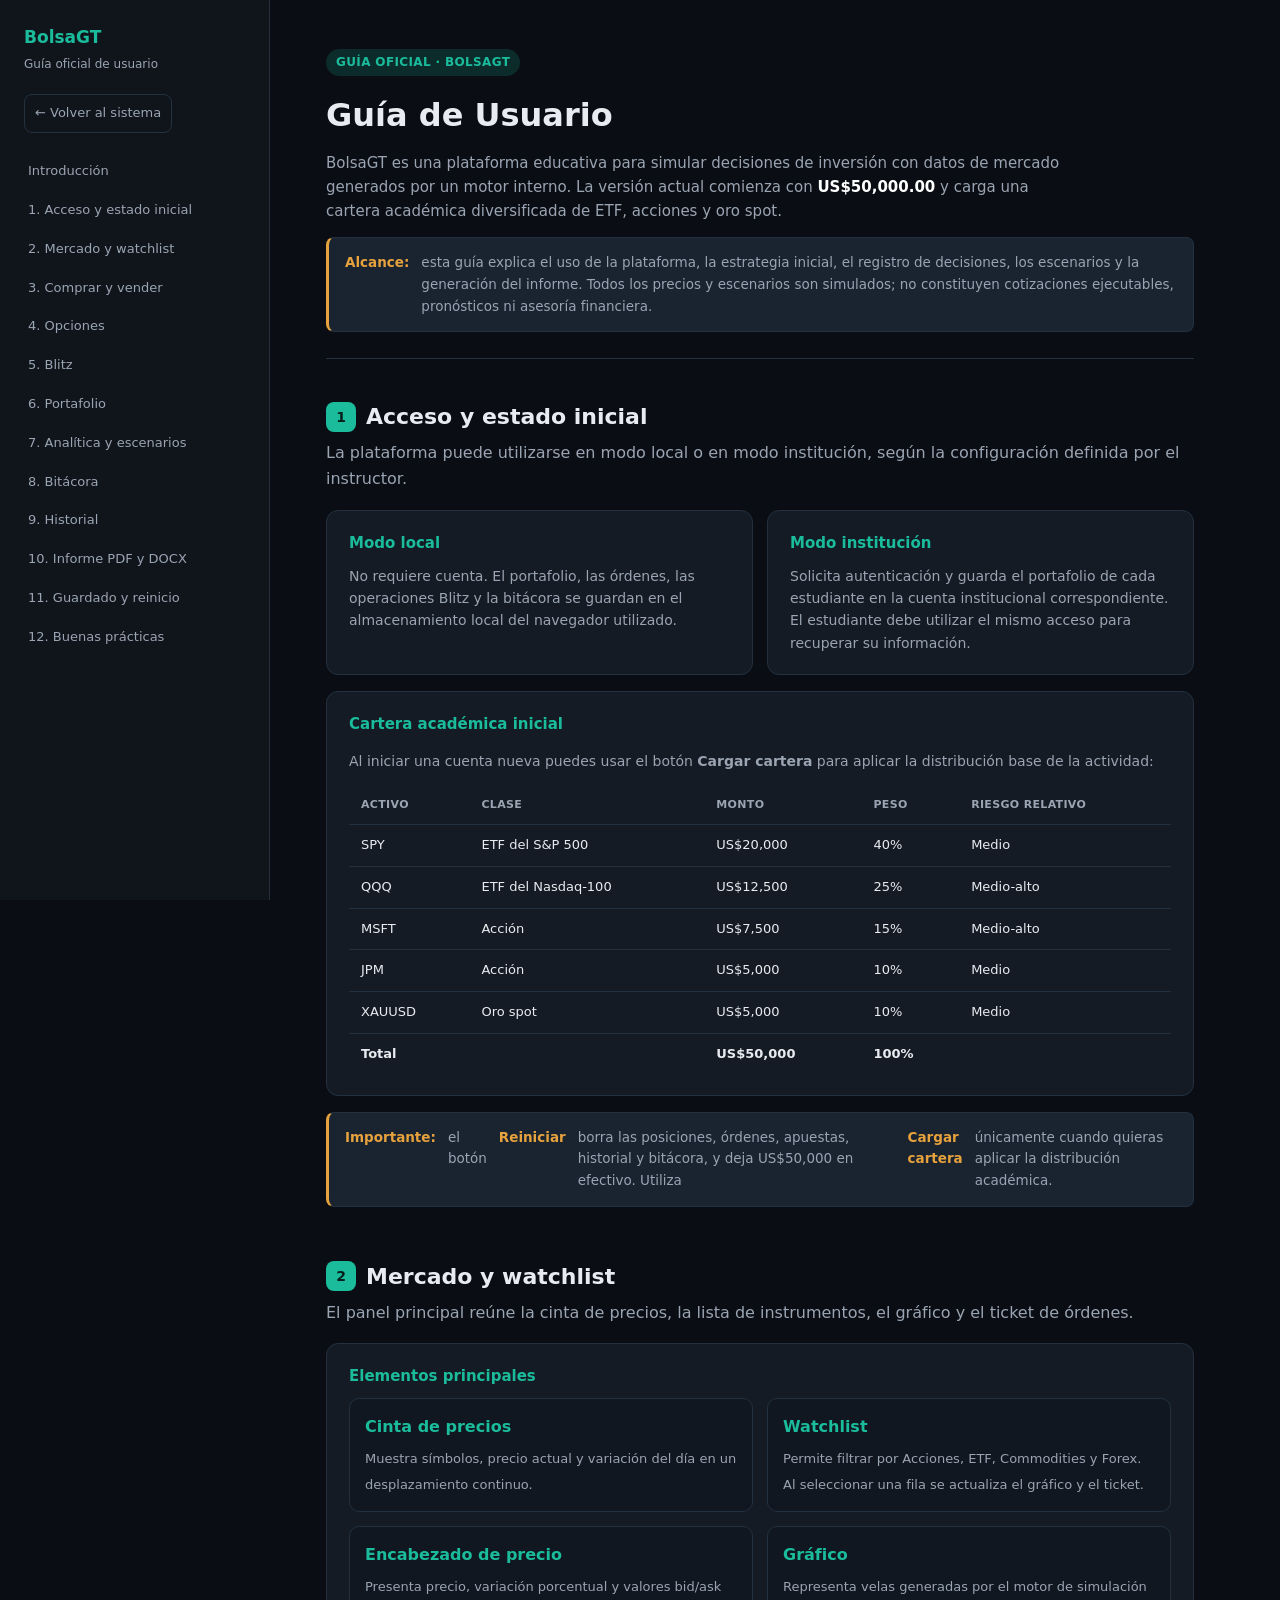
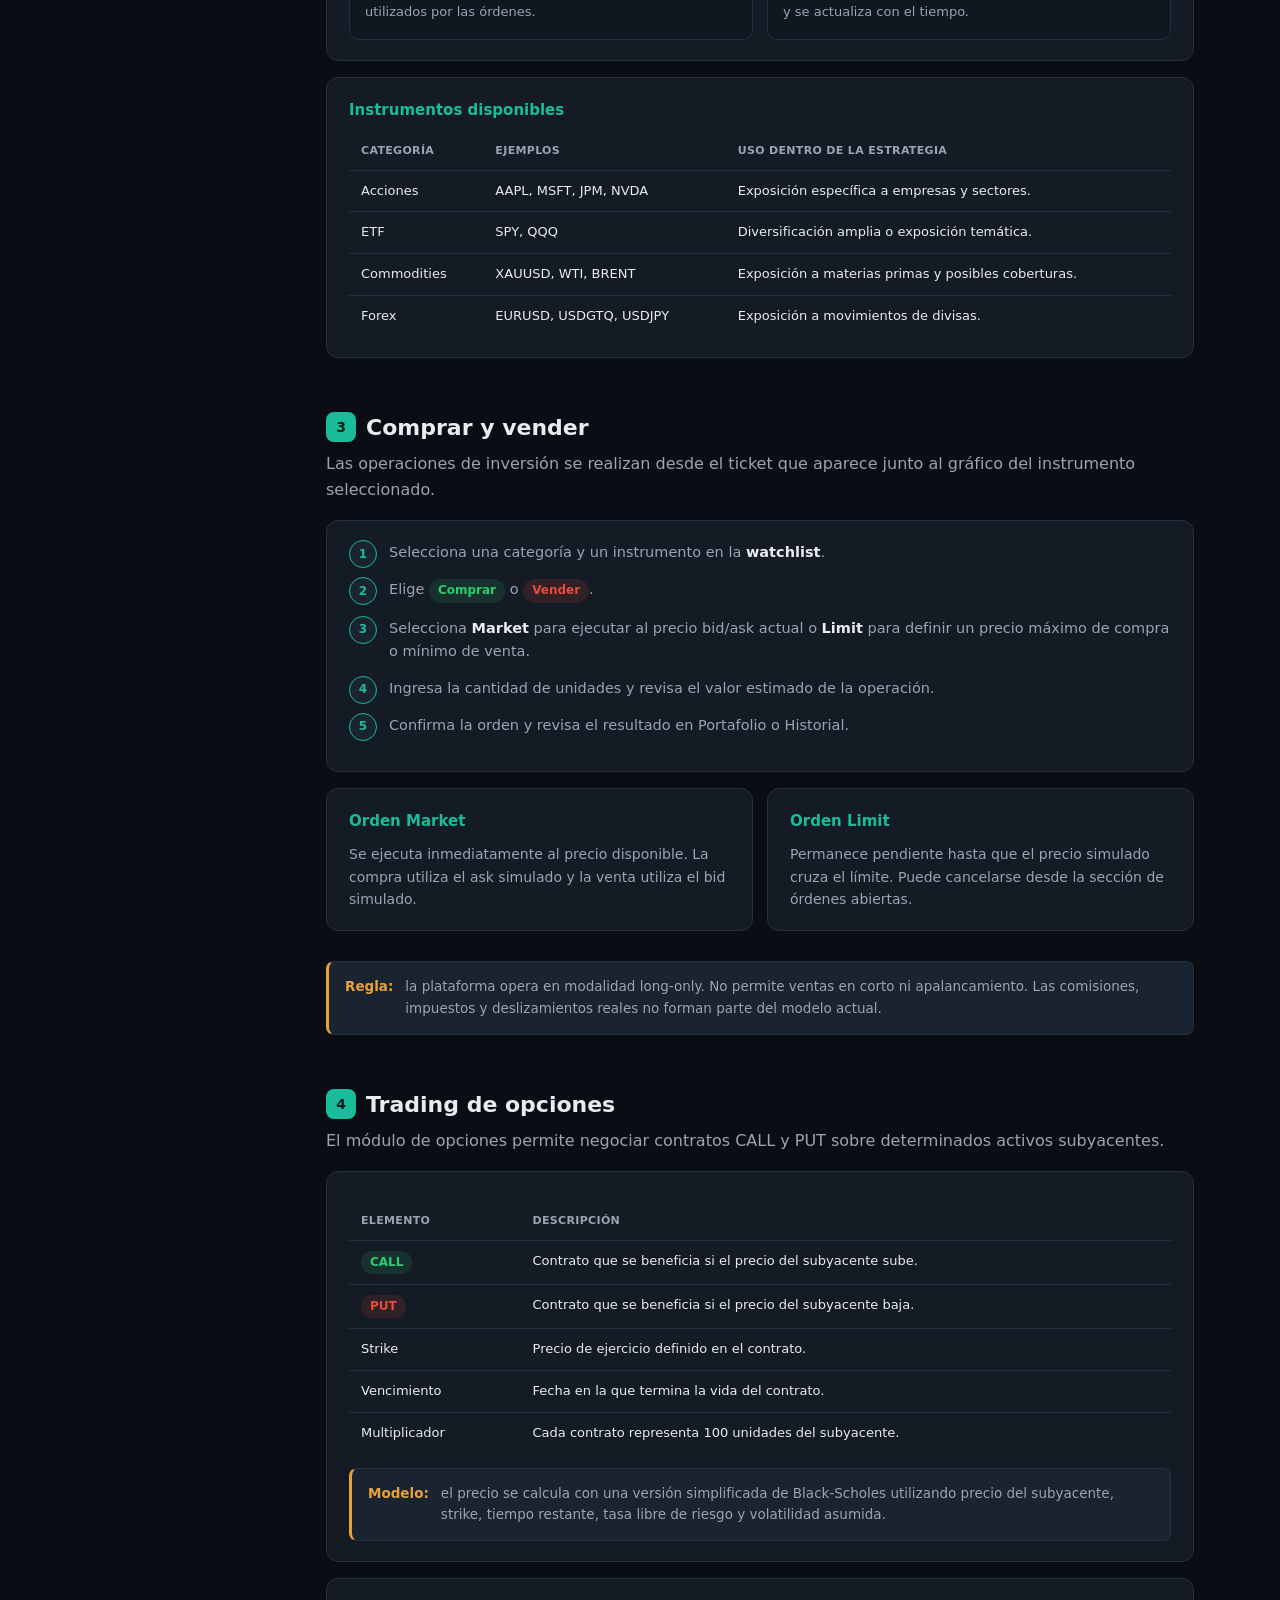
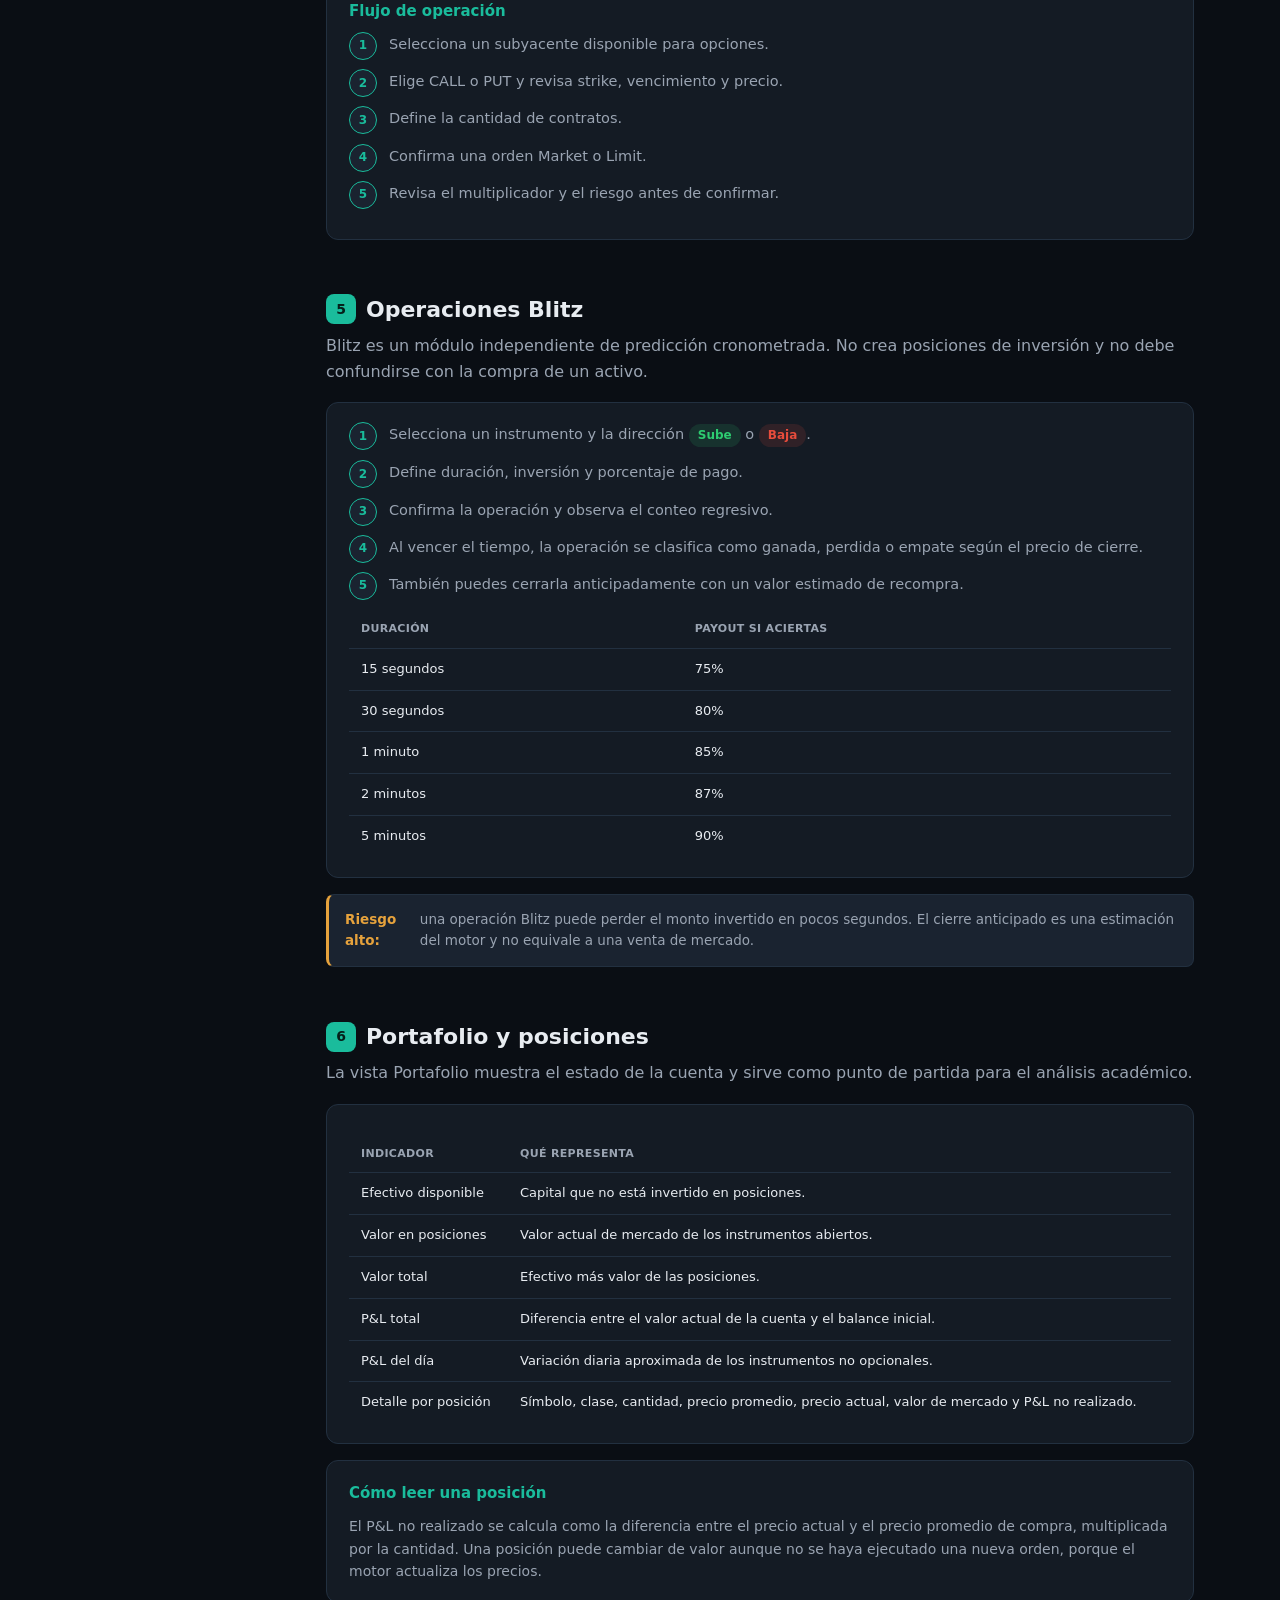
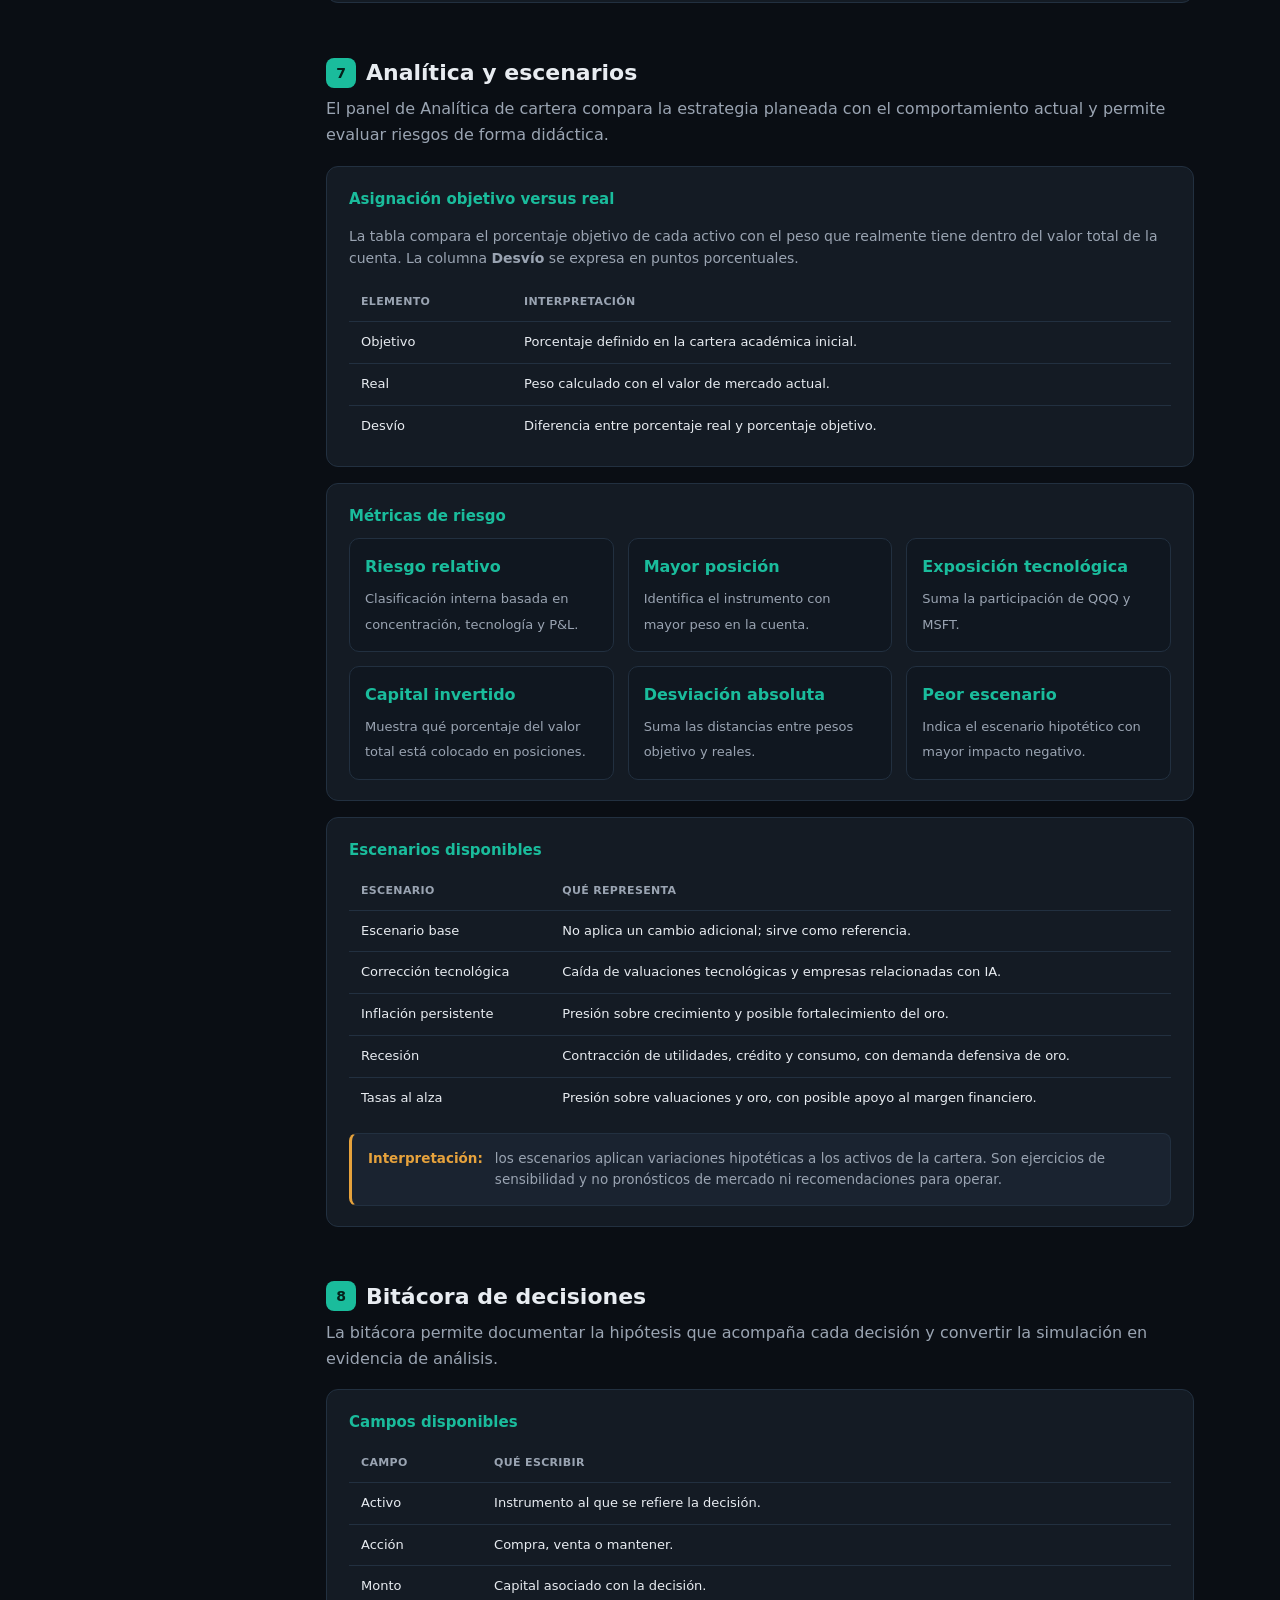
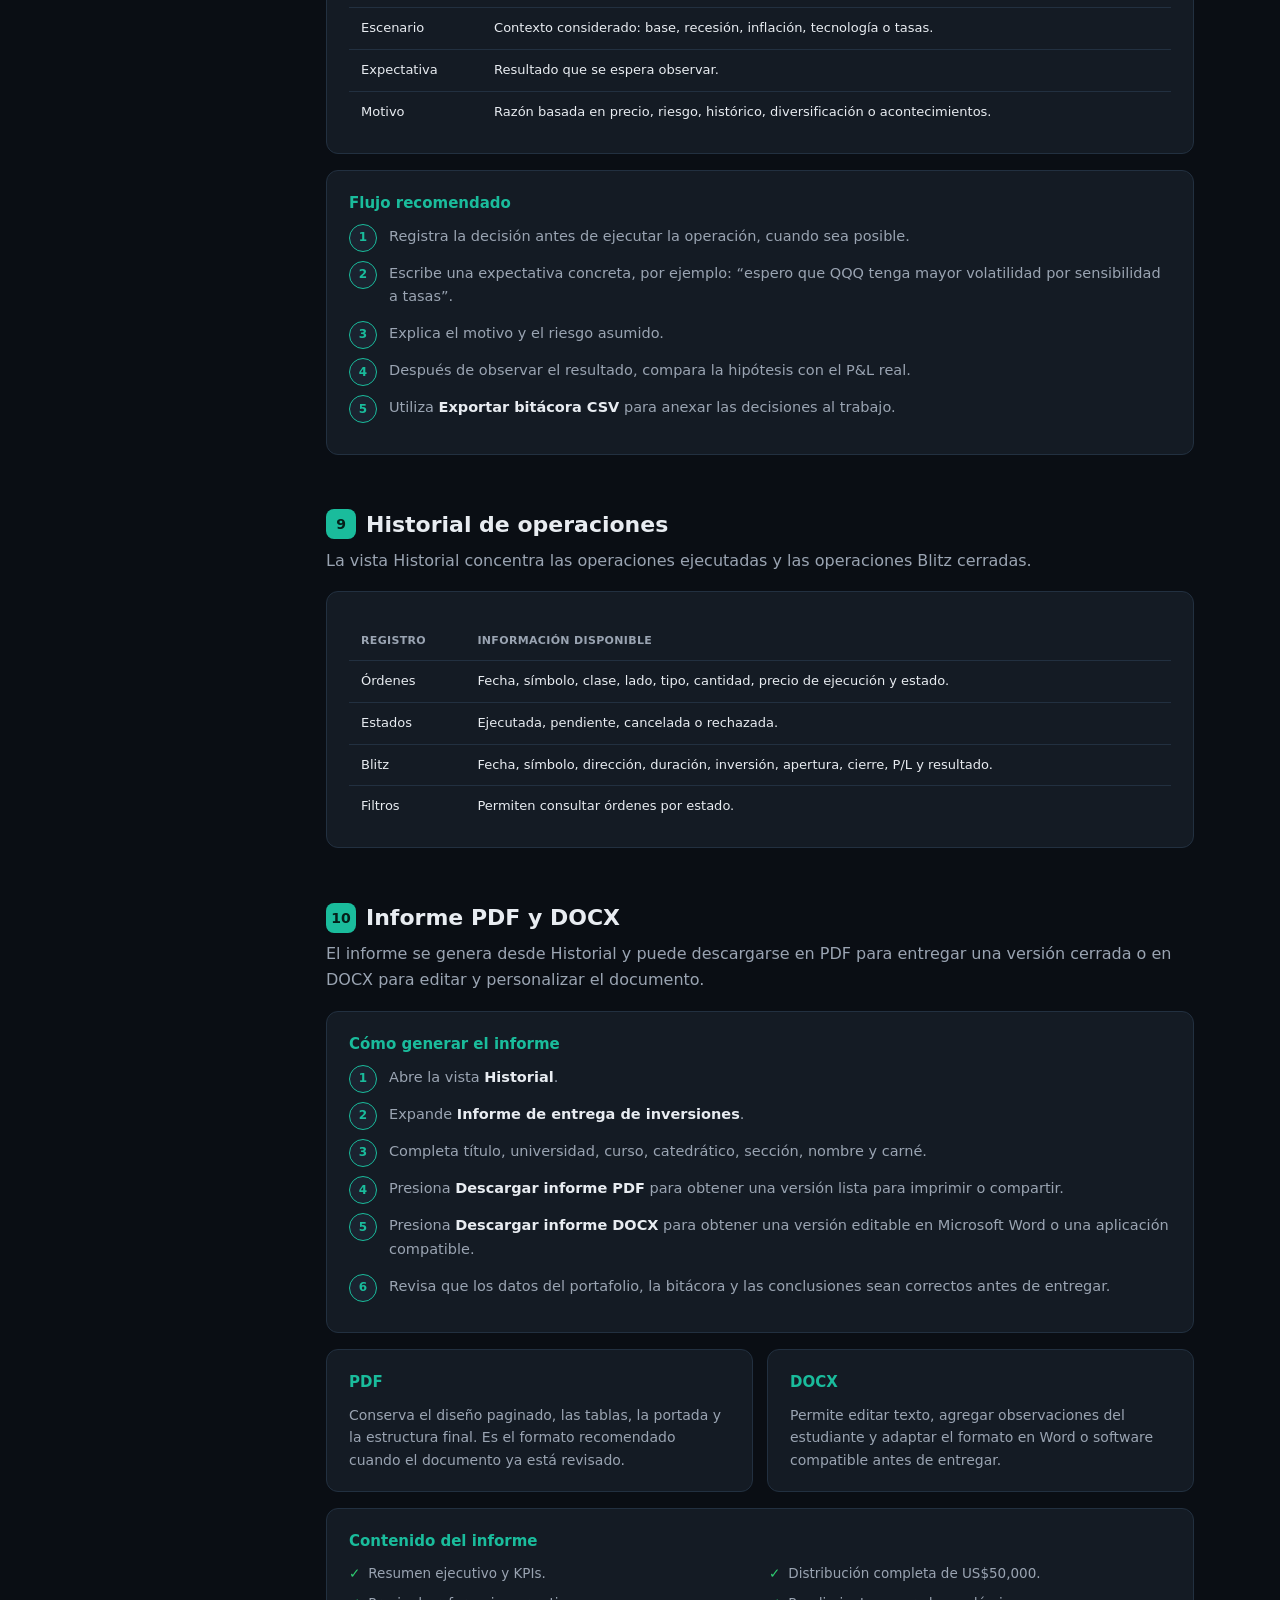
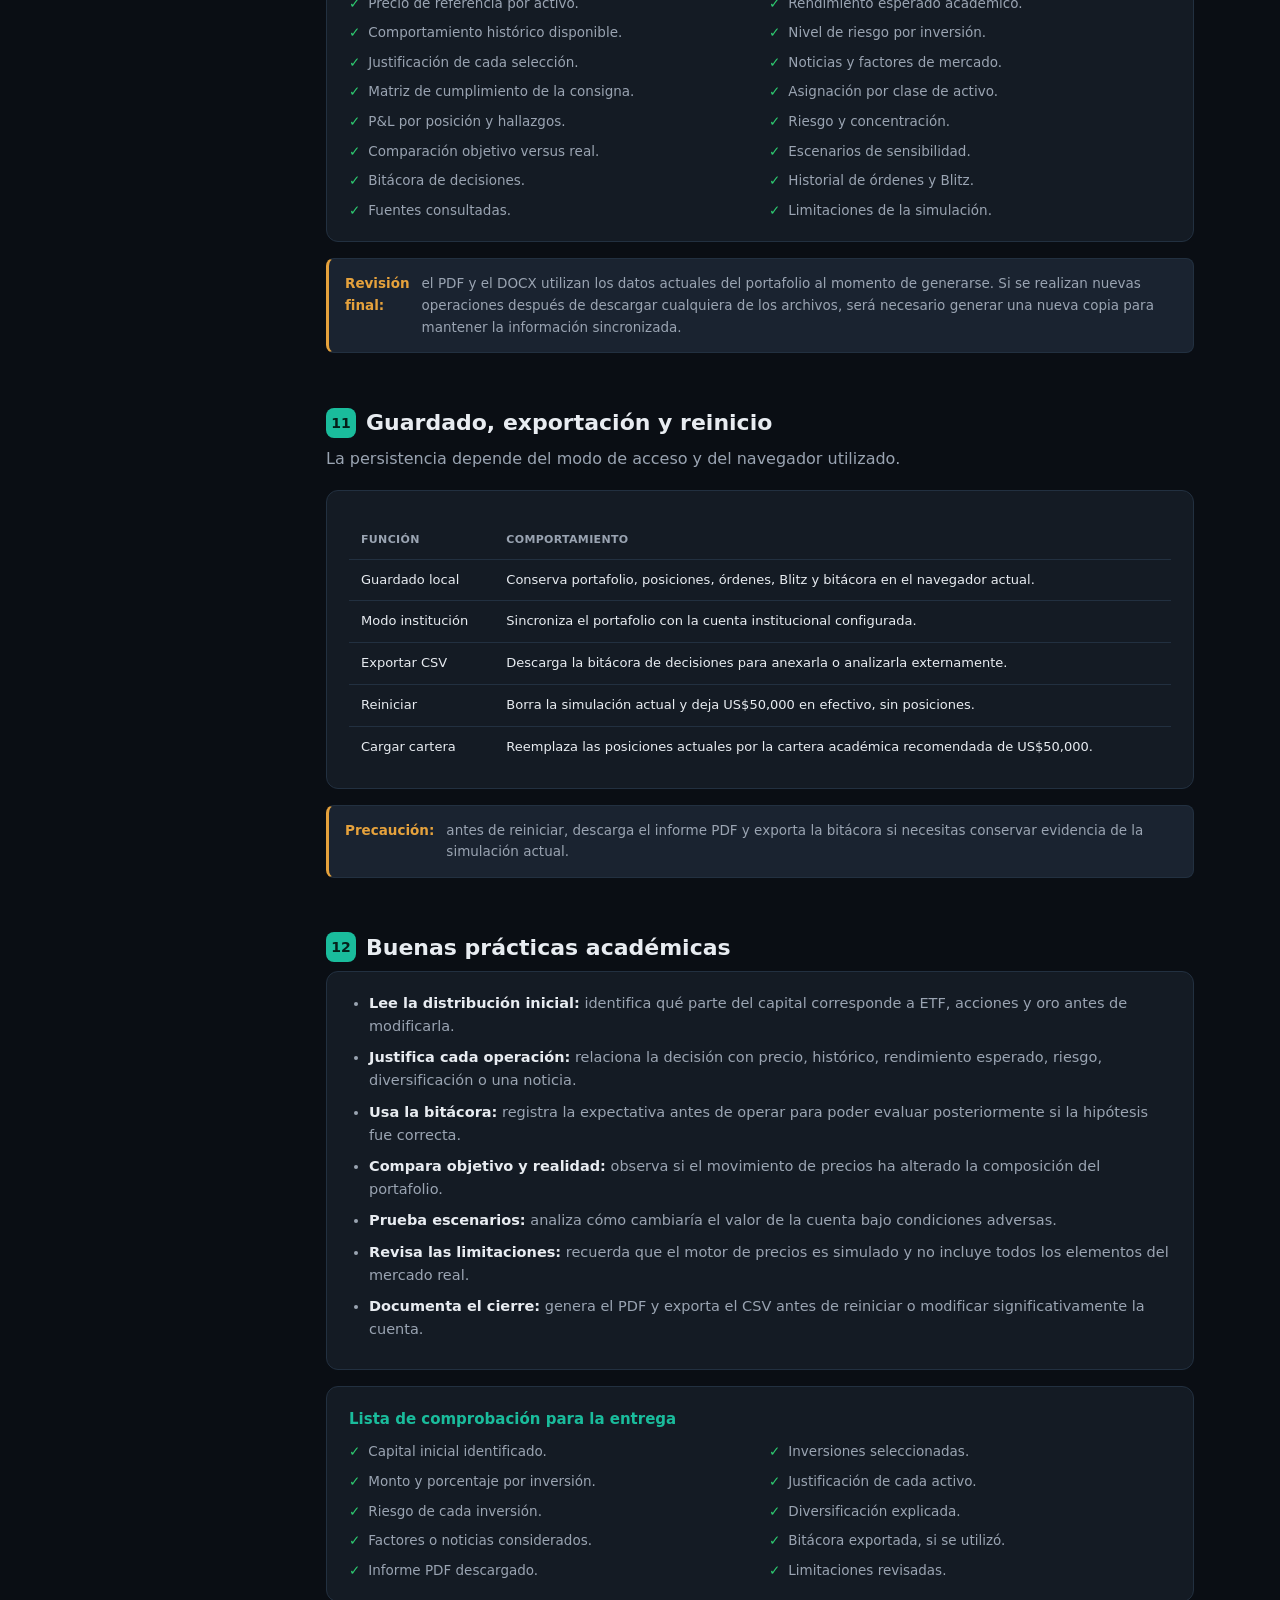
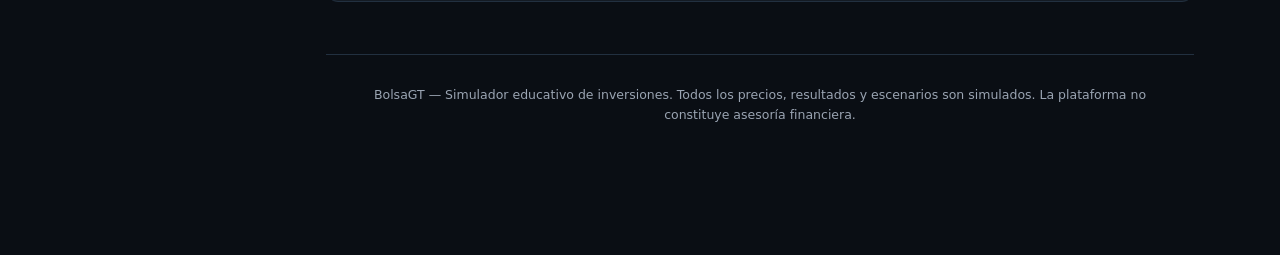
==== commit 13a7f014: "Add files via upload" ====
--- a/guia-usuario.html
+++ b/guia-usuario.html
@@ -115,7 +115,7 @@
       </div>
       <div class="card">
         <h3>Cartera académica inicial</h3>
-        <p style="color:var(--text-soft); font-size:14px;">Al iniciar una cuenta nueva o utilizar el botón <strong>Reiniciar</strong>, la plataforma carga la distribución base de la actividad:</p>
+        <p style="color:var(--text-soft); font-size:14px;">Al iniciar una cuenta nueva puedes usar el botón <strong>Cargar cartera</strong> para aplicar la distribución base de la actividad:</p>
         <table class="tbl">
           <tr><th>Activo</th><th>Clase</th><th>Monto</th><th>Peso</th><th>Riesgo relativo</th></tr>
           <tr><td>SPY</td><td>ETF del S&amp;P 500</td><td>US$20,000</td><td>40%</td><td>Medio</td></tr>
@@ -126,7 +126,7 @@
           <tr><td><strong>Total</strong></td><td></td><td><strong>US$50,000</strong></td><td><strong>100%</strong></td><td></td></tr>
         </table>
       </div>
-      <div class="note"><strong>Importante:</strong> si la cuenta ya tenía datos de una versión anterior, el botón <strong>Reiniciar</strong> carga la cartera de US$50,000. Esta acción borra las posiciones, órdenes, apuestas e historial de la simulación actual.</div>
+      <div class="note"><strong>Importante:</strong> el botón <strong>Reiniciar</strong> borra las posiciones, órdenes, apuestas, historial y bitácora, y deja US$50,000 en efectivo. Utiliza <strong>Cargar cartera</strong> únicamente cuando quieras aplicar la distribución académica.</div>
     </section>
 
     <section class="chapter" id="dashboard">
@@ -373,7 +373,8 @@
           <tr><td>Guardado local</td><td>Conserva portafolio, posiciones, órdenes, Blitz y bitácora en el navegador actual.</td></tr>
           <tr><td>Modo institución</td><td>Sincroniza el portafolio con la cuenta institucional configurada.</td></tr>
           <tr><td>Exportar CSV</td><td>Descarga la bitácora de decisiones para anexarla o analizarla externamente.</td></tr>
-          <tr><td>Reiniciar</td><td>Borra la simulación actual y carga nuevamente la cartera académica de US$50,000.</td></tr>
+          <tr><td>Reiniciar</td><td>Borra la simulación actual y deja US$50,000 en efectivo, sin posiciones.</td></tr>
+          <tr><td>Cargar cartera</td><td>Reemplaza las posiciones actuales por la cartera académica recomendada de US$50,000.</td></tr>
         </table>
       </div>
       <div class="note"><strong>Precaución:</strong> antes de reiniciar, descarga el informe PDF y exporta la bitácora si necesitas conservar evidencia de la simulación actual.</div>
